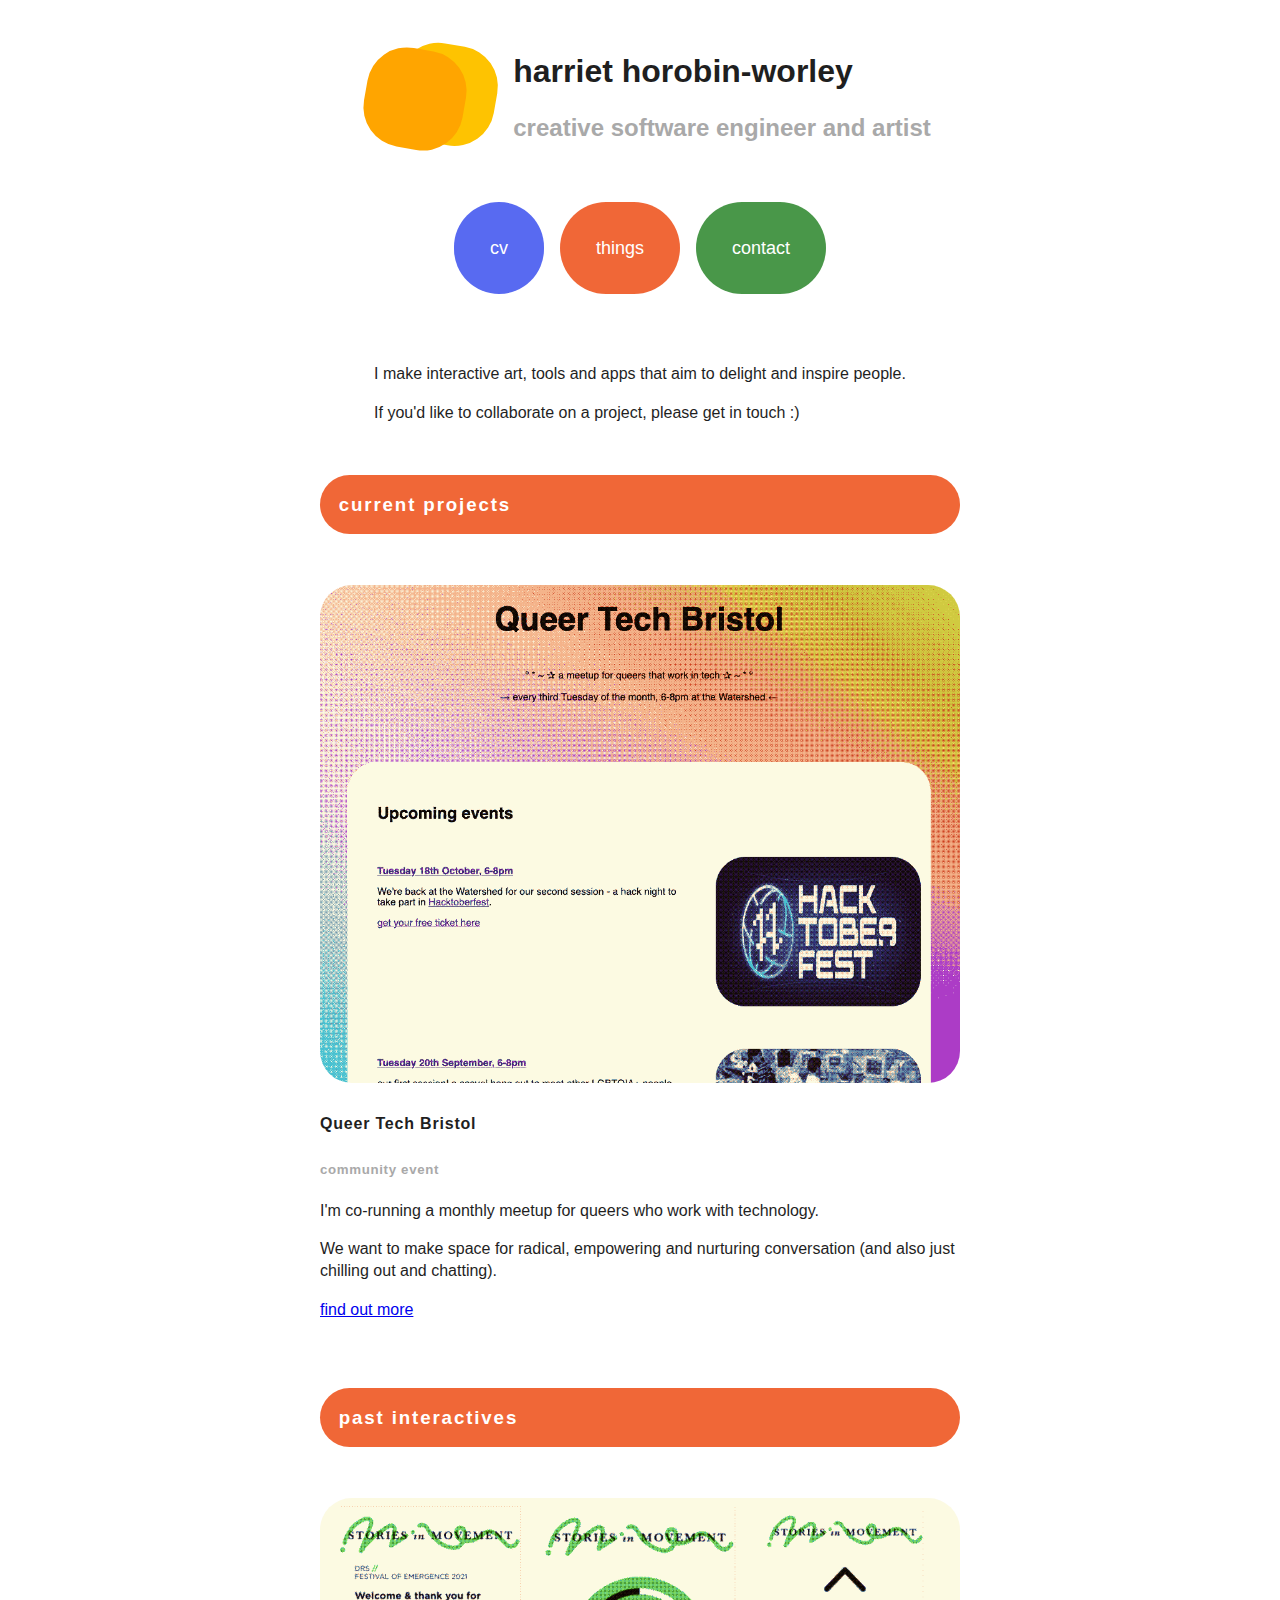
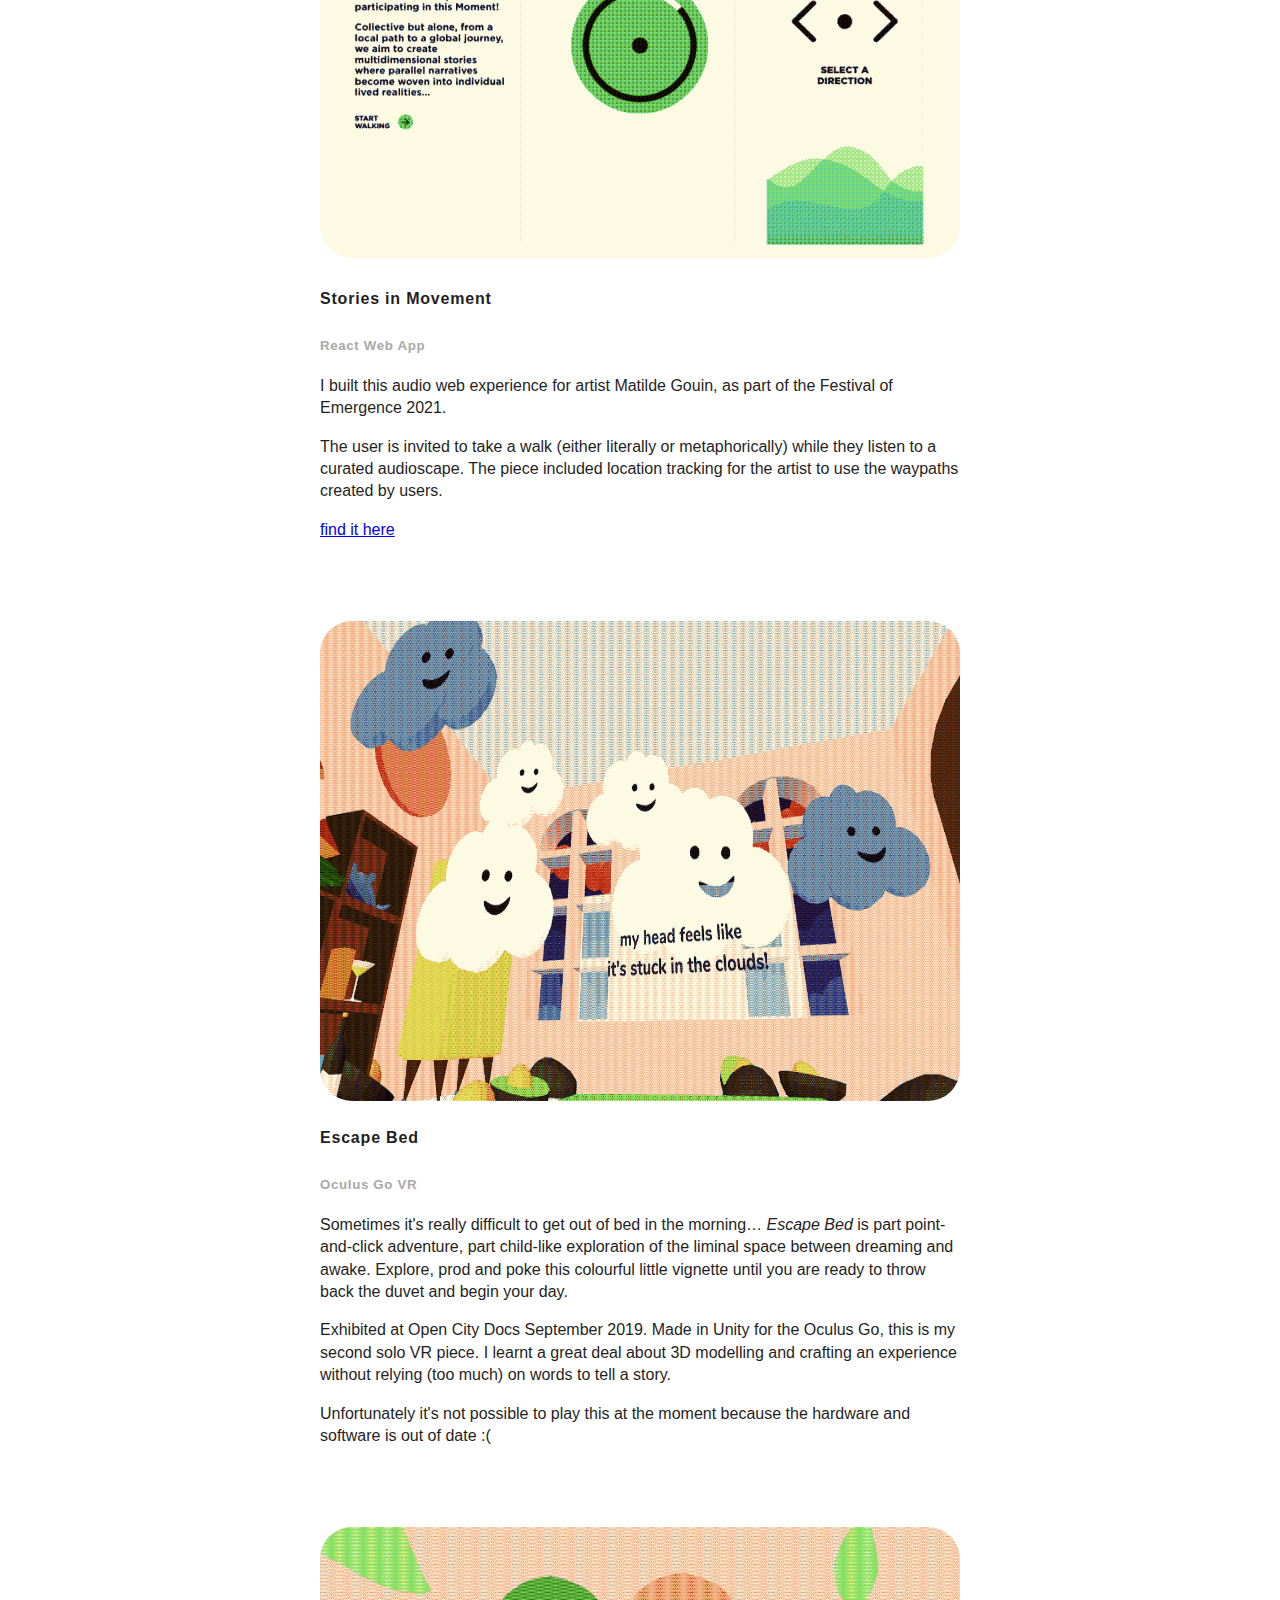
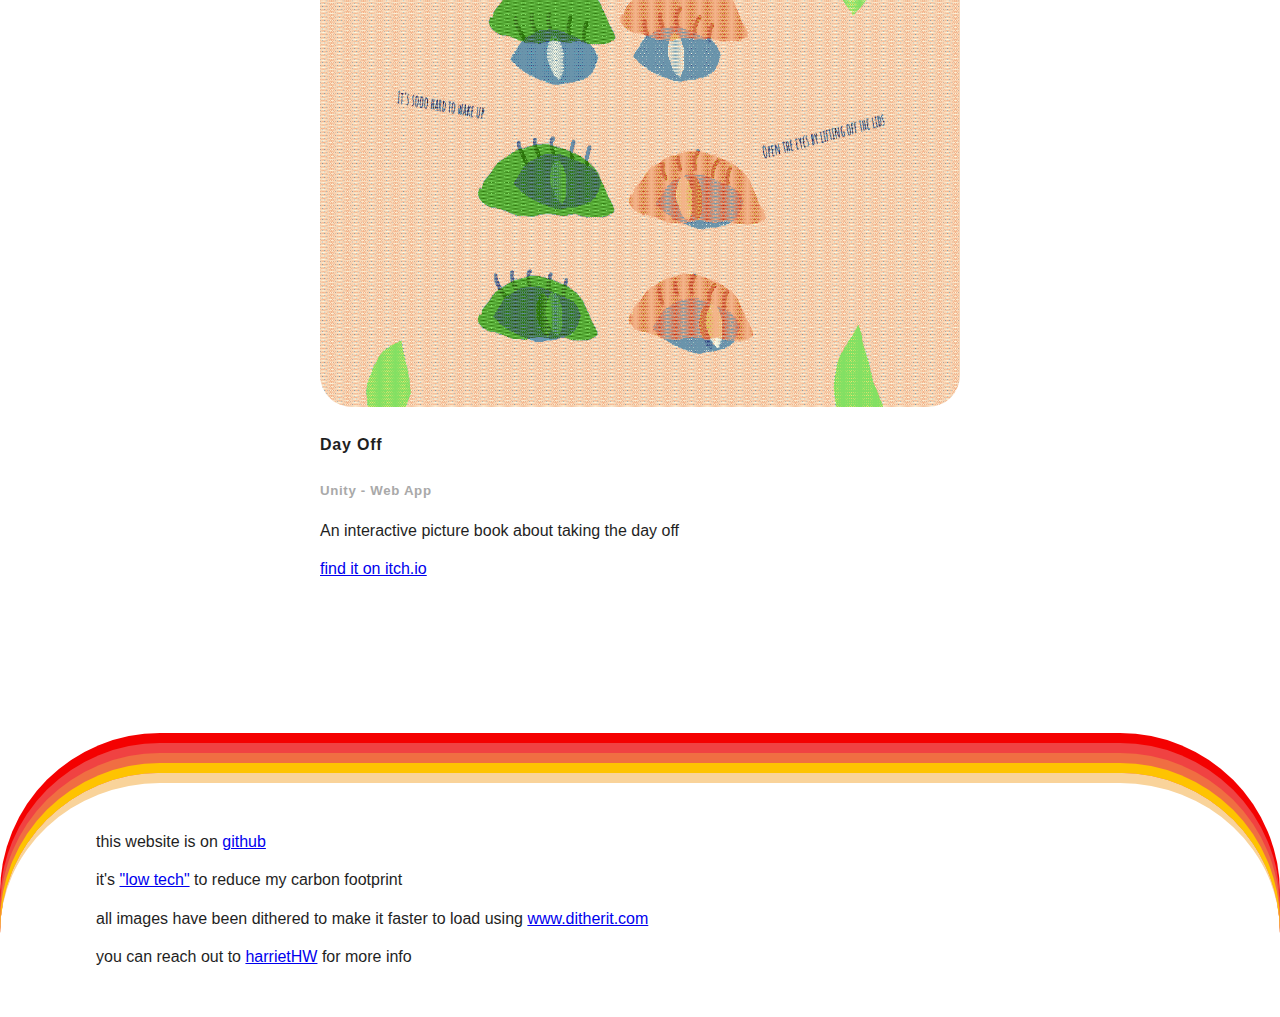
==== index.html @ 6b889beb "add secret messages" ====
<!DOCTYPE html>
<html lang="en">
    <head>
        <meta charset="UTF-8">
        <meta name="viewport" content="width=device-width, initial-scale=1.0">
        <meta http-equiv="X-UA-Compatible" content="ie=edge">

        <meta name="title" content="Harriet Horobin-Worley">
        <meta name="description" content="a portfolio website for creative software engineer Harriet HW">

        <title>Harriet HW</title>

        <link rel="stylesheet" href="./style.css">
        <link rel="stylesheet" href="./carousel.css">
        <link rel="icon" href="./favicon.ico" type="image/x-icon">
    </head>
    <body>
        <header>
            <div class="header__logo"></div>
            <div class="header__title">
                <h1>harriet horobin-worley</h1>
                <h2>creative software engineer and artist</h2>
            </div>
        </header>
        <nav>
            <ul>
                <li>
                    <a href="./cv.html" class="nav--blue">cv</a>
                </li>
                <li>
                    <a href="./index.html" class="nav--orange">things</a>
                </li>
                <li>
                    <a href="./contact.html" class="nav--green">contact</a>
                </li>
            </ul>
        </nav>
        <main>
            <div class="things__intro">
                <p>I make interactive art, tools and apps that aim to delight and inspire people.</p>
                <p>If you'd like to collaborate on a project, please get in touch :)</p>
            </div>
            <section>
                <h3 class="things__header">current projects</h3>
                <ul>
                    <li class="things__item">
                        <img src="./assets/qtb.png" alt="a screenshot of a website with the heading Queer Tech Bristol and a couple of event listings beneath it"/>
                        <h4>Queer Tech Bristol</h4>
                        <h5>community event</h5>
                        <p>I'm co-running a monthly meetup for queers who work with technology. </p>
                        <p>We want to make space for radical, empowering and nurturing conversation (and also just chilling out and chatting).</p>
                        <p>
                            <a href="https://www.queertechbristol.com">find out more</a>
                        </p>
                    </li>
                </ul>
                <h3 class="things__header">past interactives</h3>
                <ul>
                    <li class="things__item">
                        <img src="./assets/stories.png" alt="three screenshots showing text, a circle and then direction arrows, with the title 'Stories in Movement' and green accents." >
                        <h4>Stories in Movement</h4>
                        <h5>React Web App</h5>
                        <p>I built this audio web experience for artist Matilde Gouin, as part of the Festival of Emergence 2021.</p>
                        <p>The user is invited to take a walk (either literally or metaphorically) while they listen to a curated audioscape. The piece included location tracking for the artist to use the waypaths created by users.</p>
                        <p>
                            <a href="https://stories-in-movement.herokuapp.com/">find it here</a>
                        </p>
                    </li>
                    <li class="things__item">
                        <section class="carousel" aria-label="Gallery">
                            <ol class="carousel__viewport">
                                <li id="carousel__slide1" tabindex="0" class="carousel__slide">
                                    <img alt="Screenshots of a low poly colourful room, with cartoon clouds and monsters" src="./assets/escapeBed.png"/>
                                    <div class="carousel__snapper"></div>
                                </li>
                                <li id="carousel__slide2" tabindex="0" class="carousel__slide">
                                    <img alt="Screenshots of a low poly colourful room, with cartoon clouds and monsters" src="./assets/escapeBed_2.png"/>
                                    <div class="carousel__snapper"></div>
                                </li>
                                <li id="carousel__slide3" tabindex="0" class="carousel__slide">
                                    <img alt="Screenshots of a low poly colourful room, with cartoon clouds and monsters" src="./assets/escapeBed_3.png"/>
                                    <div class="carousel__snapper"></div>
                                </li>
                            </ol>
                        </section>
                        <div>
                            <h4>Escape Bed</h4>
                            <h5>Oculus Go VR</h5>
                            <p>Sometimes it's really difficult to get out of bed in the morning… <em>Escape Bed</em> is part point-and-click adventure, part child-like exploration of the liminal space between dreaming and awake. Explore, prod and poke this colourful little vignette until you are ready to throw back the duvet and begin your day.</p>
                            <p>Exhibited at Open City Docs September 2019. Made in Unity for the Oculus Go, this is my second solo VR piece. I learnt a great deal about 3D modelling and crafting an experience without relying (too much) on words to tell a story.</p>
                            <p>Unfortunately it's not possible to play this at the moment because the hardware and software is out of date :( </p>
                        </div>
                    </li>
                    <li class="things__item">
                        <div>
                            <section class="carousel" aria-label="Gallery">
                                <ol class="carousel__viewport">
                                    <li id="day__slide1"tabindex="0"class="carousel__slide">
                                        <img alt="Screenshots of flowers and illustrations about taking the day off work" src="./assets/dayOff_2.png"/>
                                        <div class="carousel__snapper"></div>
                                    </li>
                                    <li id="day__slide2"tabindex="0"class="carousel__slide">
                                        <img alt="Screenshots of flowers and illustrations about taking the day off work" src="./assets/dayOff_3.png"/>
                                        <div class="carousel__snapper"></div>
                                    </li>
                                    <li id="day__slide3"tabindex="0" class="carousel__slide">
                                        <img alt="Screenshots of flowers and illustrations about taking the day off work" src="./assets/dayOff_4.png"/>
                                        <div class="carousel__snapper"></div>
                                    </li>
                                </ol>
                            </section>
                            <h4>Day Off</h4>
                            <h5>Unity - Web App</h5>
                            <p>An interactive picture book about taking the day off</p>
                            <p>
                                <a href="https://harriethw.itch.io/day-off">find it on itch.io</a>
                            </p>
                        </div>
                    </li>
                </ul>
            </section>
        </main>
        <aside class="secret" id="secret--1" aria-hidden="true">
            <p></p>
        </aside>
        <aside class="secret" id="secret--2" aria-hidden="true">
            <p></p>
        </aside>
        <aside class="secret" id="secret--3" aria-hidden="true">
            <p></p>
        </aside>
        <footer>
            <div class="footer__wrapper">
                <p>this website is on <a href="https://github.com/Harriethw/">github</a>
                </p>
                <p>it's <a href="https://www.lowtechmagazine.com/2018/09/how-to-build-a-lowtech-website.html">"low tech"</a> to reduce my carbon footprint </p>
                <p>all images have been dithered to make it faster to load using <a href="https://ditherit.com/">www.ditherit.com</a>
                </p>
                <p>you can reach out to <a href="https://twitter.com/HarrietHW">harrietHW</a> for more info </p>
            </div>
            <div id="secret--4" aria-hidden="true"><p></p></div>
        </footer>
    </body>
</html>
---- style.css ----
:root {
  --logo: orange;
  --cv: #586af1;
  --things: rgba(239, 94, 42, 0.941);
  --contact: rgb(73, 151, 73);
  --pink: #eb8dd6;
  --blue: #3399ff;
  --lightPink: #ffb6c1;
  --white: #ffffff;
  --text: rgb(31, 31, 31);
}

body {
  color: var(--text);
  font-family: Sans-Serif;
  margin: 2em;
  min-height: 100vh;
  display: flex;
  flex-direction: column;
  overflow: visible;
}

.contact {
  display: flex;
  justify-content: space-between;
  flex-direction: row;
  flex-wrap: wrap;
  padding: 1em;
}

.contact__info {
  display: flex;
  flex-direction: column;
}

.contact__info a {
  text-decoration: none;
  margin-bottom: 2em;
  padding-left: 1em;
}

.contact__image {
  width: 20em;
  margin-left: 1em;
  margin-right: 1em;
}

.contact__header {
  color: white;
  background: var(--contact);
  padding: 1em;
  margin: 1em;
  border-radius: 2em;
  font-weight: bold;
  letter-spacing: 0.05em;
}

.cv__item {
  padding: 1.5em;
  background-color: var(--white);
  border-top-left-radius: 4em;
  border-top-right-radius: 6em;
  border-bottom-right-radius: 8em;
  border-bottom-left-radius: 3em;
  border: 0.5em solid var(--cv);
  transform: rotate(2deg);
}

.cv__text {
  transform: rotate(-2deg);
}

.cv__blob {
  width: 100%;
  height: 20em;
  background-color: var(--logo);
  position: absolute;
  top: 0;
  border-top-left-radius: 2em;
  border-top-right-radius: 10em;
  border-bottom-right-radius: 3em;
  border-bottom-left-radius: 8em;
  z-index: -1;
  transform: rotate(-5deg);
}

.cv__section {
  display: flex;
}

.cv__section li {
  padding-bottom: 4em;
  padding-top: 1em;
  position: relative;
}

.cv__section ul li {
  padding-bottom: 0;
}

.cv__section ul {
  list-style-type: circle;
  padding-inline-start: 2em;
}

footer {
  display: flex;
  flex-direction: row;
  margin-top: 8em;
  margin-bottom: -4em;
  margin-left: -2em;
  margin-right: -2em;
  padding: 2em 0rem 2em 6em;
  border-top: 10px solid hsl(36, 89%, 79%);
  border-top-left-radius: 10em;
  border-top-right-radius: 10em;
  box-shadow: 0 -10px 0 0px hsl(46, 99%, 50%), 0 -20px 0 0px hsl(15, 85%, 60%),
    0 -30px 0 0px hsl(0, 85%, 60%), 0 -40px 0 0px hsl(0, 99%, 48%);
}

.footer__wrapper {
  max-width: 55vw;
}

header {
  display: flex;
  flex-wrap: wrap;
  justify-content: center;
  align-items: center;
}

.header__logo {
  width: 100px;
  height: 100px;
  background: var(--logo);
  border-radius: 40%;
  margin: 1em;
  transform: rotate(10deg);
  transition: all 3s ease-in-out 0.3s;
  box-shadow: 30px -10px 0 0px hsl(46, 99%, 50%);
}

.header__logo:hover {
  cursor: default;
  transform: rotate(360deg);
  transition: all 3s ease-in-out 0.3s;
}

.header__title {
  margin-left: 2em;
}

h2 {
  margin: 1em 0 1em 0;
  color: darkgrey;
}

h3 {
  letter-spacing: 0.1em;
}

h4 {
  letter-spacing: 0.05em;
  line-height: 2em;
}

h5 {
  letter-spacing: 0.05em;
  color: darkgray;
}

img {
  height: 100%;
  width: 100%;
  border-radius: 2em;
}

main {
  display: flex;
  flex-direction: column;
  align-items: center;
}

nav {
  display: flex;
  flex-direction: row;
  justify-content: center;
  margin-top: 3em;
  margin-bottom: 3em;
}

nav a {
  text-decoration: none;
}

nav li {
  margin: 0.5em;
}

nav ul {
  display: flex;
  flex-direction: row;
}

nav a {
  padding: 2em;
  border-radius: 4em;
  color: white;
  font-size: large;
}

nav a:hover {
  background: none;
  color: var(--text);
}

.nav--blue {
  background: var(--cv);
}
.nav--orange {
  background: var(--things);
}
.nav--green {
  background: var(--contact);
}

ol {
  list-style-type: none;
  padding-inline-start: 0;
}

p {
  line-height: 1.4em;
  font-weight: 300;
}

.secret {
  display: none;
}

.things__header {
  color: white;
  padding-top: 1em;
  padding-bottom: 1em;
  padding-left: 1em;
  background-color: var(--things);
  border-radius: 2em;
}

.things__intro {
  padding-top: 1em;
  padding-bottom: 1em;
}

.things__item {
  padding-top: 2em;
  padding-bottom: 2em;
}

ul {
  list-style: none;
  padding-inline-start: 0;
}

/* desktop */
@media screen and (min-width: 1025px) {
  .secret {
    cursor: crosshair;
    display: block;
    position: absolute;
    z-index: 1;
    width: 100px;
    height: 100px;
  }

  #secret--1 {
    left: 100px;
  }

  #secret--2 {
    top: 200px;
    right: 250px;
  }

  #secret--3 {
    top: 600px;
    left: 100px;
  }

  #secret--4 {
    width: 100px;
    height: 100px;
    align-self: flex-end;
  }
  
  #secret--1:hover p:after {
    content: "you";
  }
  
  #secret--2:hover p:after {
    content: "are";
  }
  
  #secret--3:hover p:after {
    content: "beautiful";
  }

  #secret--4:hover p:after {
    content: "✨";
  }

  section {
    min-width: 40vw;
    max-width: 50vw;
  }
}
---- carousel.css ----
@keyframes tonext {
    75% {
      left: 0;
    }
    95% {
      left: 100%;
    }
    98% {
      left: 100%;
    }
    99% {
      left: 0;
    }
  }
  
  @keyframes tostart {
    75% {
      left: 0;
    }
    95% {
      left: -300%;
    }
    98% {
      left: -300%;
    }
    99% {
      left: 0;
    }
  }
  
  @keyframes snap {
    96% {
      scroll-snap-align: center;
    }
    97% {
      scroll-snap-align: none;
    }
    99% {
      scroll-snap-align: none;
    }
    100% {
      scroll-snap-align: center;
    }
  }
  
  
  * {
    box-sizing: border-box;
    scrollbar-color: transparent transparent; /* thumb and track color */
    scrollbar-width: 0px;
  }
  
  *::-webkit-scrollbar {
    width: 0;
  }
  
  *::-webkit-scrollbar-track {
    background: transparent;
  }
  
  *::-webkit-scrollbar-thumb {
    background: transparent;
    border: none;
  }
  
  * {
    -ms-overflow-style: none;
  }
  
  ol, li {
    list-style: none;
    margin: 0;
    padding: 0;
  }
  
  .carousel {
    position: relative;
    padding-top: 75%;
    perspective: 100px;
  }
  
  .carousel__viewport {
    position: absolute;
    top: 0;
    right: 0;
    bottom: 0;
    left: 0;
    display: flex;
    overflow-x: scroll;
    counter-reset: item;
    scroll-behavior: smooth;
    scroll-snap-type: x mandatory;
  }
  
  .carousel__slide {
    position: relative;
    flex: 0 0 100%;
    width: 100%;
    counter-increment: item;
  }
  
  .carousel__slide:before {
    position: absolute;
    top: 50%;
    left: 50%;
    transform: translate3d(-50%,-40%,70px);
    color: #fff;
    font-size: 2em;
  }
  
  .carousel__snapper {
    position: absolute;
    top: 0;
    left: 0;
    width: 100%;
    height: 100%;
    scroll-snap-align: center;
  }
  
  @media (hover: hover) {
    .carousel__snapper {
      animation-name: tonext, snap;
      animation-timing-function: ease;
      animation-duration: 8s;
      animation-iteration-count: infinite;
    }
  
    .carousel__slide:last-child .carousel__snapper {
      animation-name: tostart, snap;
    }
  }
  
  @media (prefers-reduced-motion: reduce) {
    .carousel__snapper {
      animation-name: none;
    }
  }

  .carousel__navigation {
    position: absolute;
    right: 0;
    bottom: 0;
    left: 0;
    text-align: center;
  }
  
  .carousel__navigation-list,
  .carousel__navigation-item {
    display: inline-block;
  }
  
  .carousel__navigation-button {
    display: inline-block;
    width: 1.5rem;
    height: 1.5rem;
    background-color: rgb(254, 230, 72);
    background-clip: content-box;
    border: 0.25rem solid transparent;
    border-radius: 50%;
    font-size: 0;
    transition: transform 0.1s;
  }
  
  .carousel::before,
  .carousel::after,
  .carousel__prev,
  .carousel__next {
    position: absolute;
    top: 0;
    margin-top: 37.5%;
    width: 4rem;
    height: 4rem;
    transform: translateY(-50%);
    border-radius: 50%;
    font-size: 0;
    outline: 0;
  }
  
  .carousel::before,
  .carousel__prev {
    left: -1rem;
  }
  
  .carousel::after,
  .carousel__next {
    right: -1rem;
  }
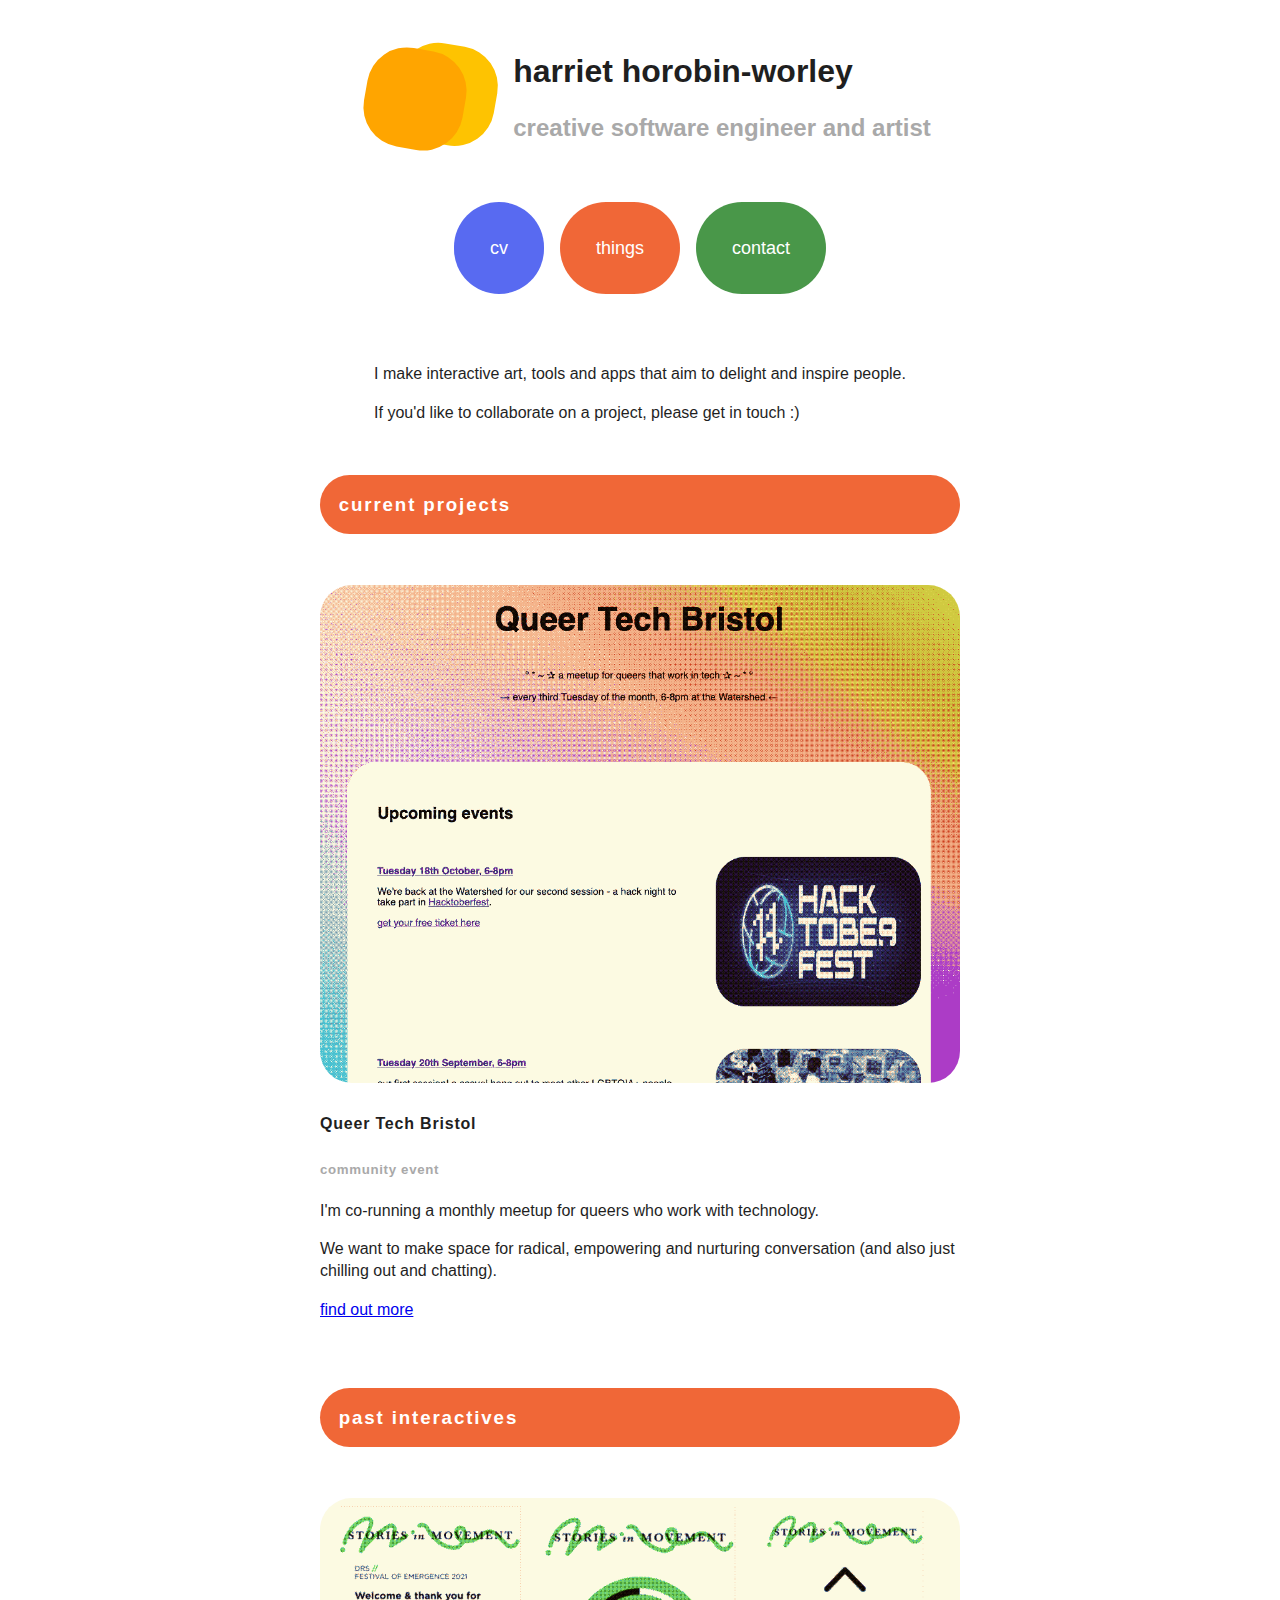
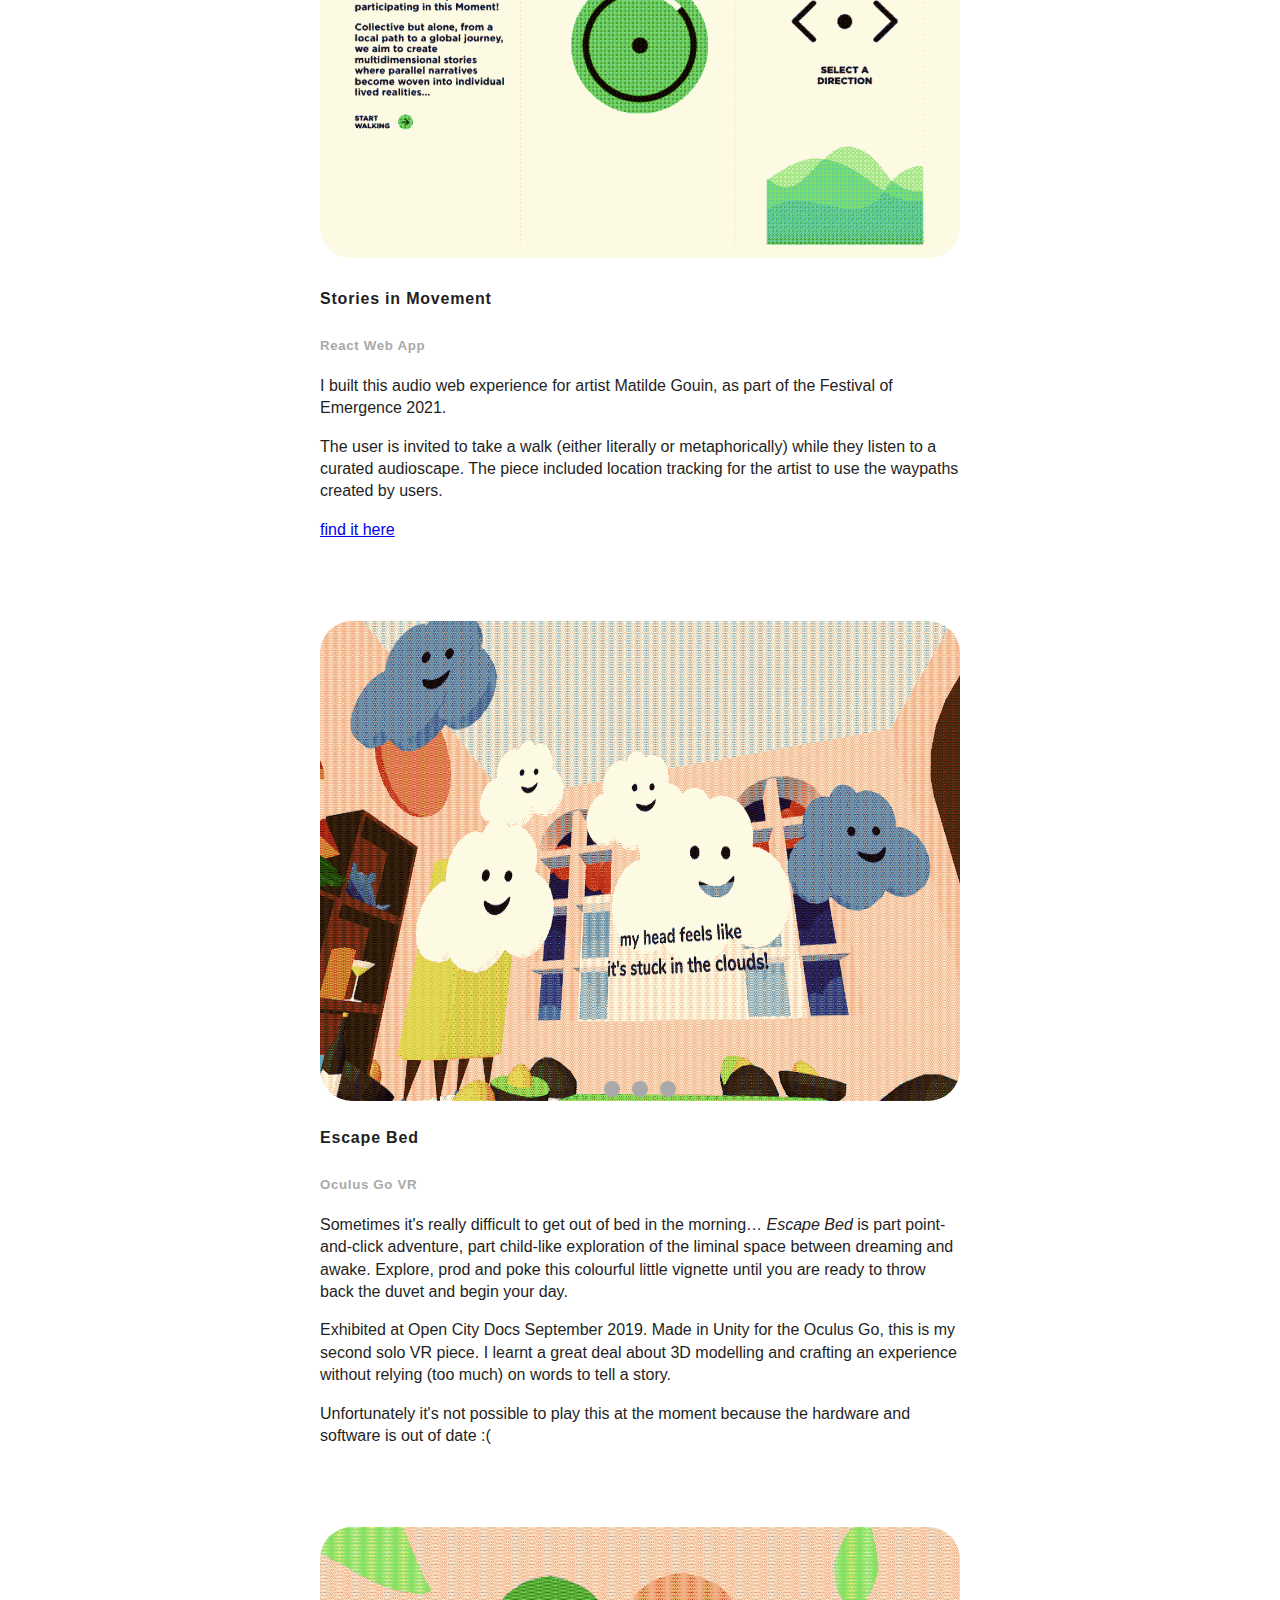
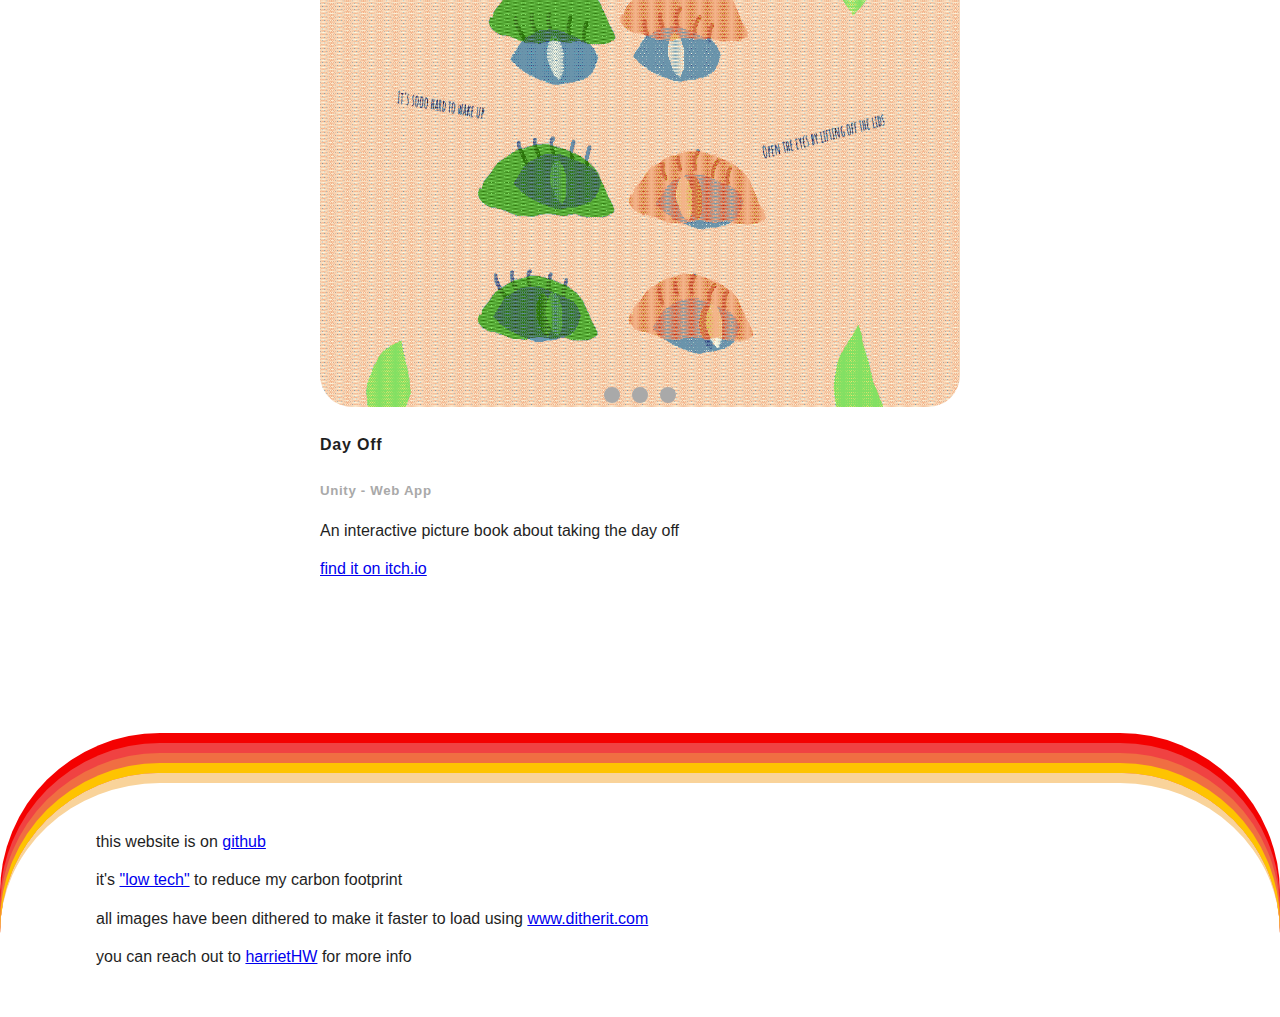
==== commit 8a53060a: "add carousel nav buttons" ====
--- a/index.html
+++ b/index.html
@@ -82,6 +82,22 @@
                                     <div class="carousel__snapper"></div>
                                 </li>
                             </ol>
+                            <aside class="carousel__navigation">
+                                <ol class="carousel__navigation-list">
+                                    <li class="carousel__navigation-item">
+                                        <a href="#carousel__slide1"
+           class="carousel__navigation-button">Go to slide 1</a>
+                                    </li>
+                                    <li class="carousel__navigation-item">
+                                        <a href="#carousel__slide2"
+           class="carousel__navigation-button">Go to slide 2</a>
+                                    </li>
+                                    <li class="carousel__navigation-item">
+                                        <a href="#carousel__slide3"
+           class="carousel__navigation-button">Go to slide 3</a>
+                                    </li>
+                                </ol>
+                            </aside>
                         </section>
                         <div>
                             <h4>Escape Bed</h4>
@@ -108,6 +124,22 @@
                                         <div class="carousel__snapper"></div>
                                     </li>
                                 </ol>
+                                <aside class="carousel__navigation">
+                                    <ol class="carousel__navigation-list">
+                                        <li class="carousel__navigation-item">
+                                            <a href="#day__slide1"
+           class="carousel__navigation-button">Go to slide 1</a>
+                                        </li>
+                                        <li class="carousel__navigation-item">
+                                            <a href="#day__slide2"
+           class="carousel__navigation-button">Go to slide 2</a>
+                                        </li>
+                                        <li class="carousel__navigation-item">
+                                            <a href="#day__slide3"
+           class="carousel__navigation-button">Go to slide 3</a>
+                                        </li>
+                                    </ol>
+                                </aside>
                             </section>
                             <h4>Day Off</h4>
                             <h5>Unity - Web App</h5>
@@ -138,7 +170,9 @@
                 </p>
                 <p>you can reach out to <a href="https://twitter.com/HarrietHW">harrietHW</a> for more info </p>
             </div>
-            <div id="secret--4" aria-hidden="true"><p></p></div>
+            <div id="secret--4" aria-hidden="true">
+                <p></p>
+            </div>
         </footer>
     </body>
 </html>--- a/carousel.css
+++ b/carousel.css
@@ -155,7 +155,7 @@
     display: inline-block;
     width: 1.5rem;
     height: 1.5rem;
-    background-color: rgb(254, 230, 72);
+    background-color: darkgrey;
     background-clip: content-box;
     border: 0.25rem solid transparent;
     border-radius: 50%;
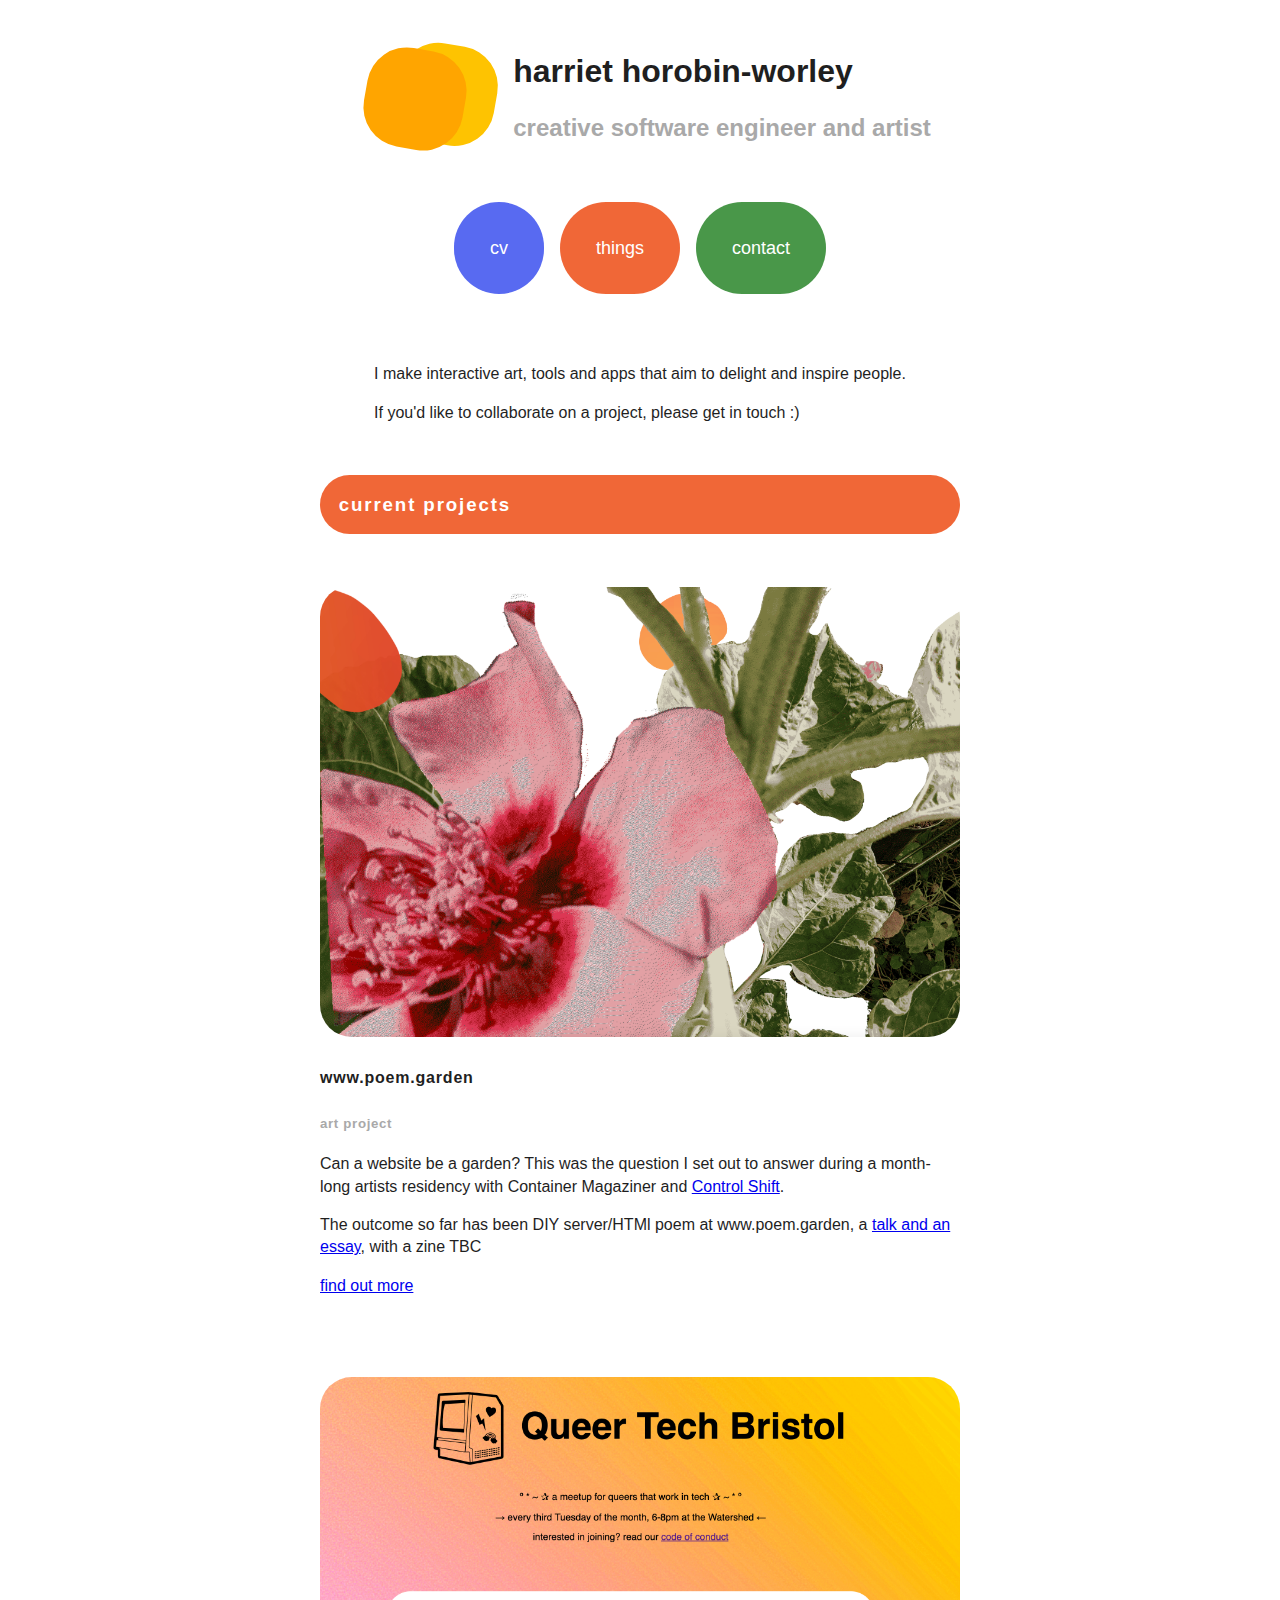
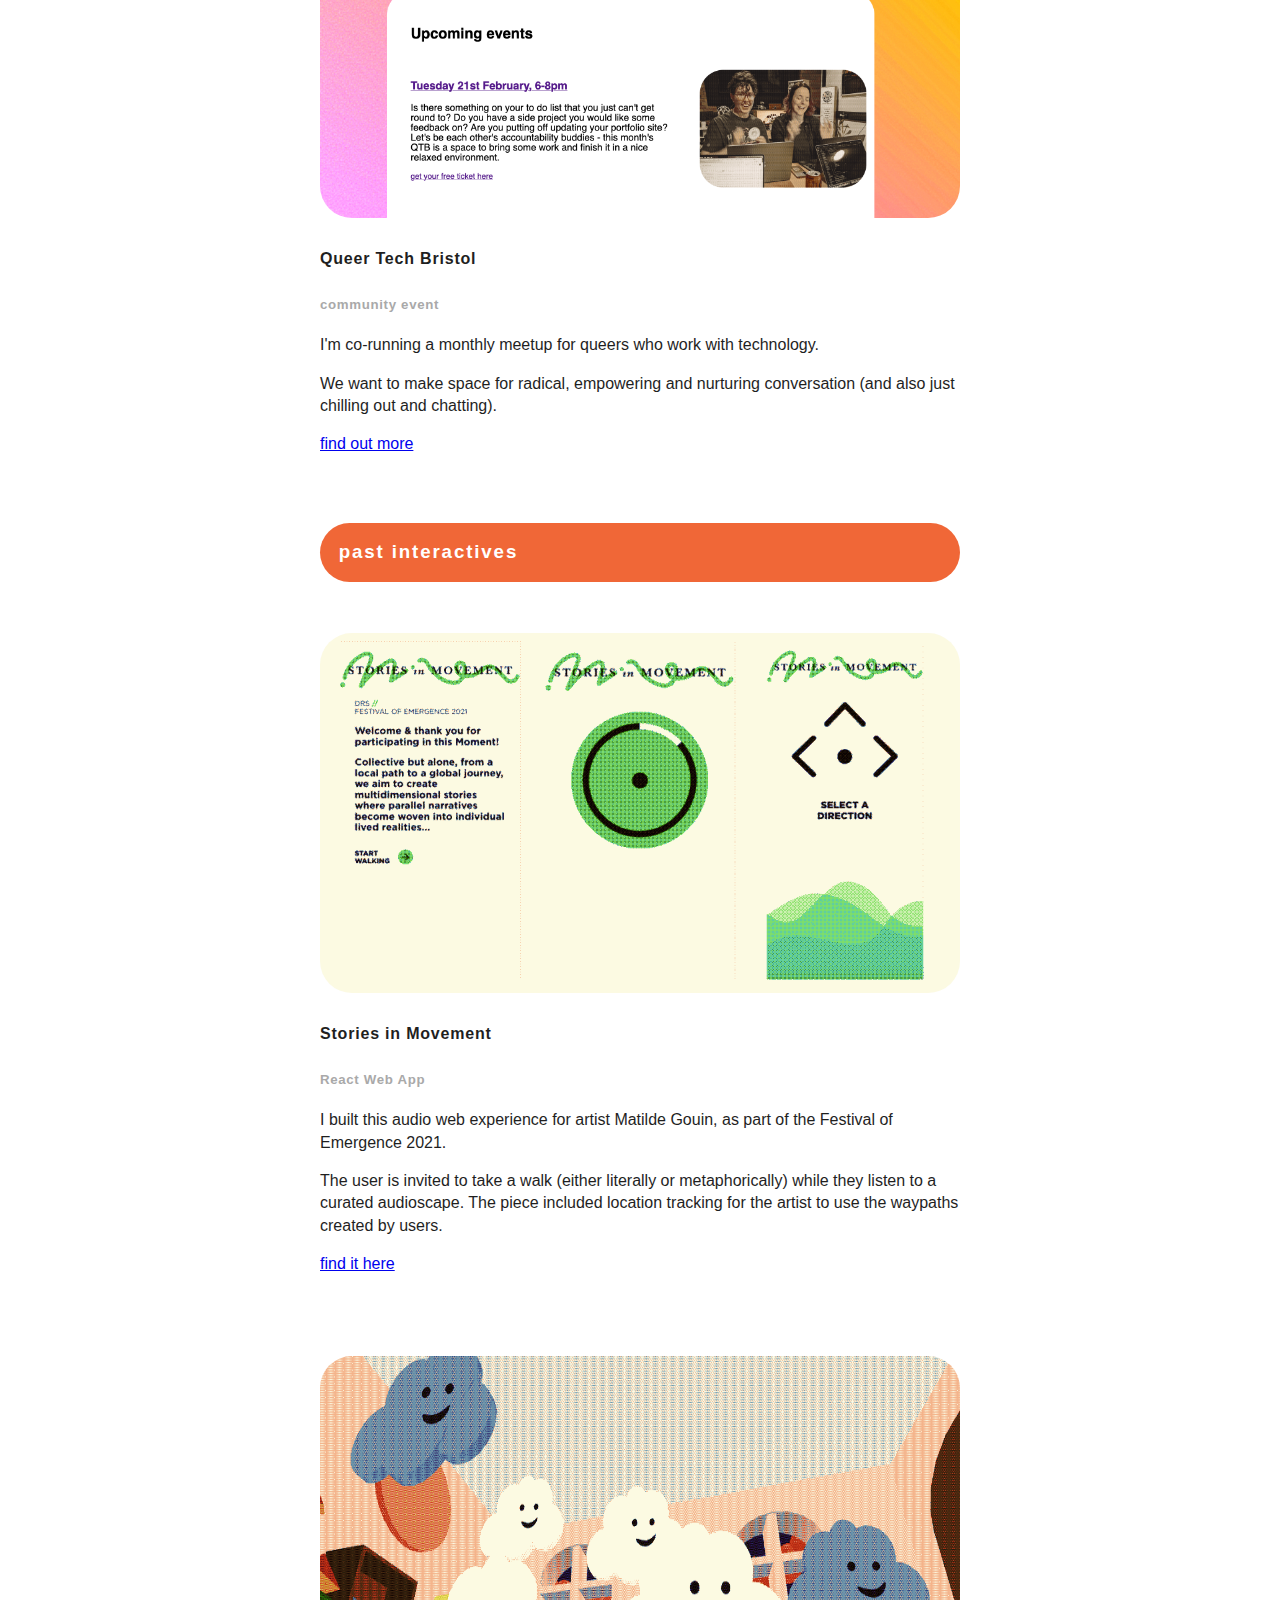
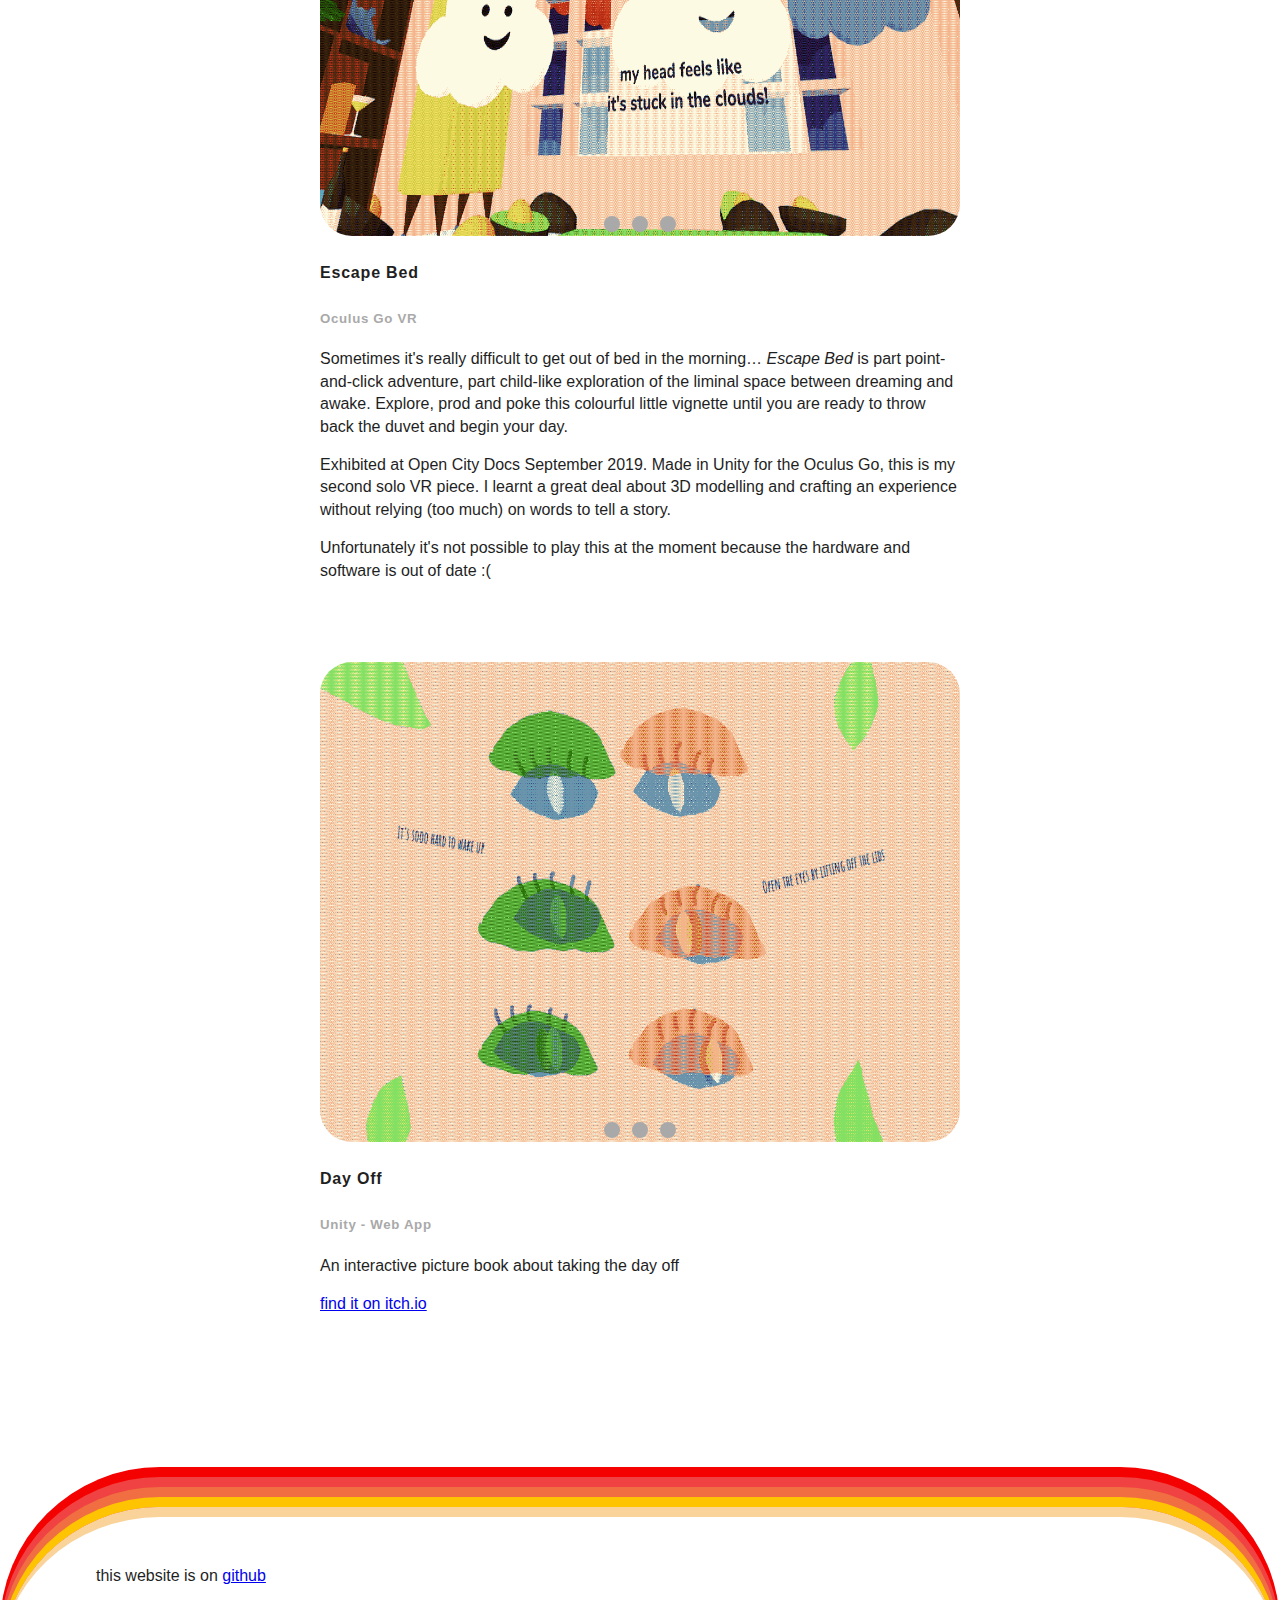
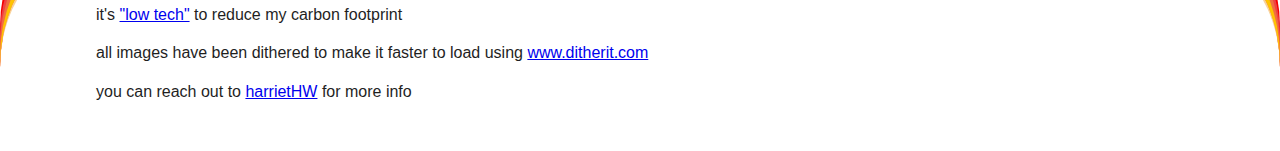
==== commit 492ec1e2: "add garden project to current things" ====
--- a/index.html
+++ b/index.html
@@ -9,6 +9,17 @@
         <meta name="description" content="a portfolio website for creative software engineer Harriet HW">
 
         <title>Harriet HW</title>
+
+        <!-- Open Graph / Facebook -->
+        <meta property="og:type" content="website">
+        <meta property="og:url" content="https://harriethw.com/">
+        <meta property="og:title" content="harriet hw">
+        <meta property="og:description" content="creative software engineer making stuff">
+
+        <!-- Twitter -->
+        <meta property="twitter:url" content="https://harriethw.com/">
+        <meta property="twitter:title" content="harriet hw">
+        <meta property="twitter:description" content="creative software engineer making stuff">
 
         <link rel="stylesheet" href="./style.css">
         <link rel="stylesheet" href="./carousel.css">
@@ -43,6 +54,14 @@
             <section>
                 <h3 class="things__header">current projects</h3>
                 <ul>
+                    <li class="things__item">
+                        <img src="./assets/garden.png" alt="a pixelated close up of a pink rose with green sunflower branches in the background"/>
+                        <h4>www.poem.garden</h4>
+                        <h5>art project</h5>
+                        <p>Can a website be a garden? This was the question I set out to answer during a month-long artists residency with Container Magaziner and <a href="https://www.control-shift.network/">Control Shift</a>.</p>
+                        <p>The outcome so far has been DIY server/HTMl poem at www.poem.garden, a <a href="https://containermagazine.co.uk/can-a-website-be-a-garden/">talk and an essay</a>, with a zine TBC</p>
+                        <p><a href="https://www.poem.garden">find out more</a></p>
+                    </li>
                     <li class="things__item">
                         <img src="./assets/qtb.png" alt="a screenshot of a website with the heading Queer Tech Bristol and a couple of event listings beneath it"/>
                         <h4>Queer Tech Bristol</h4>
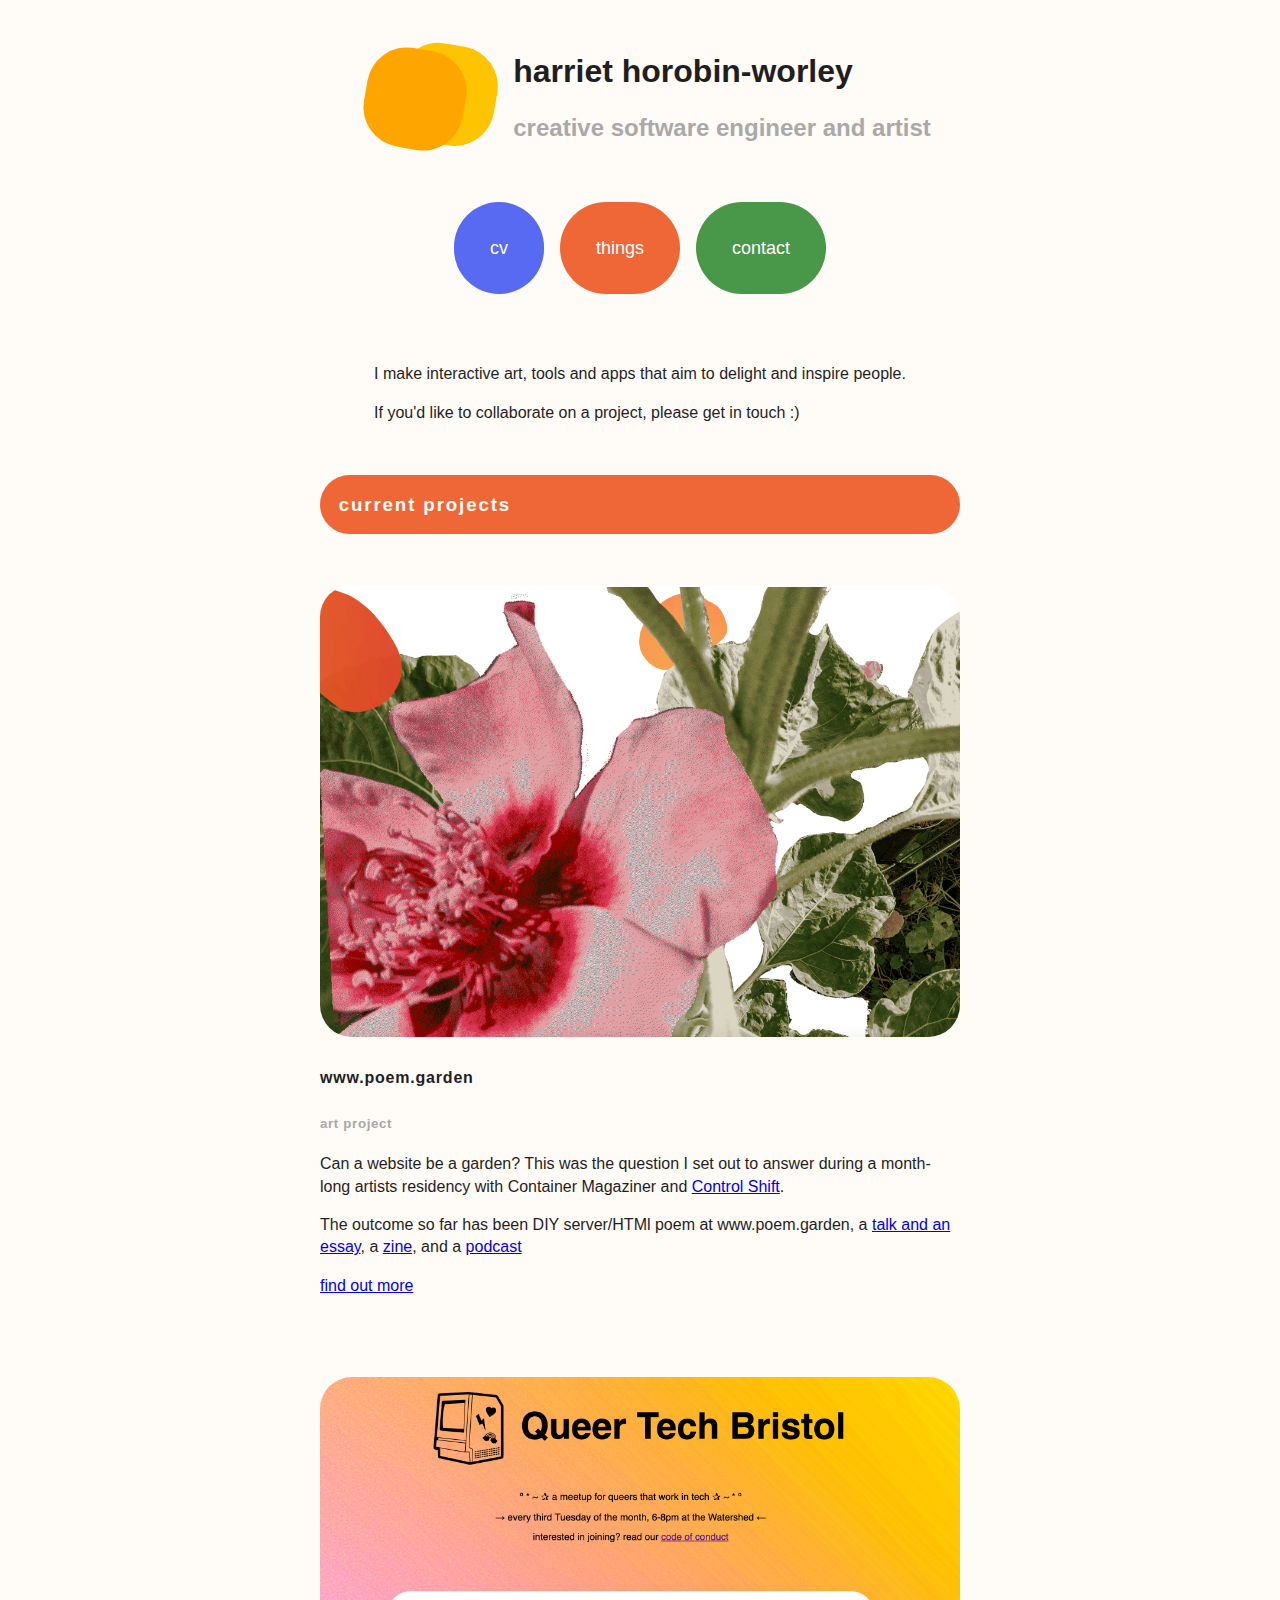
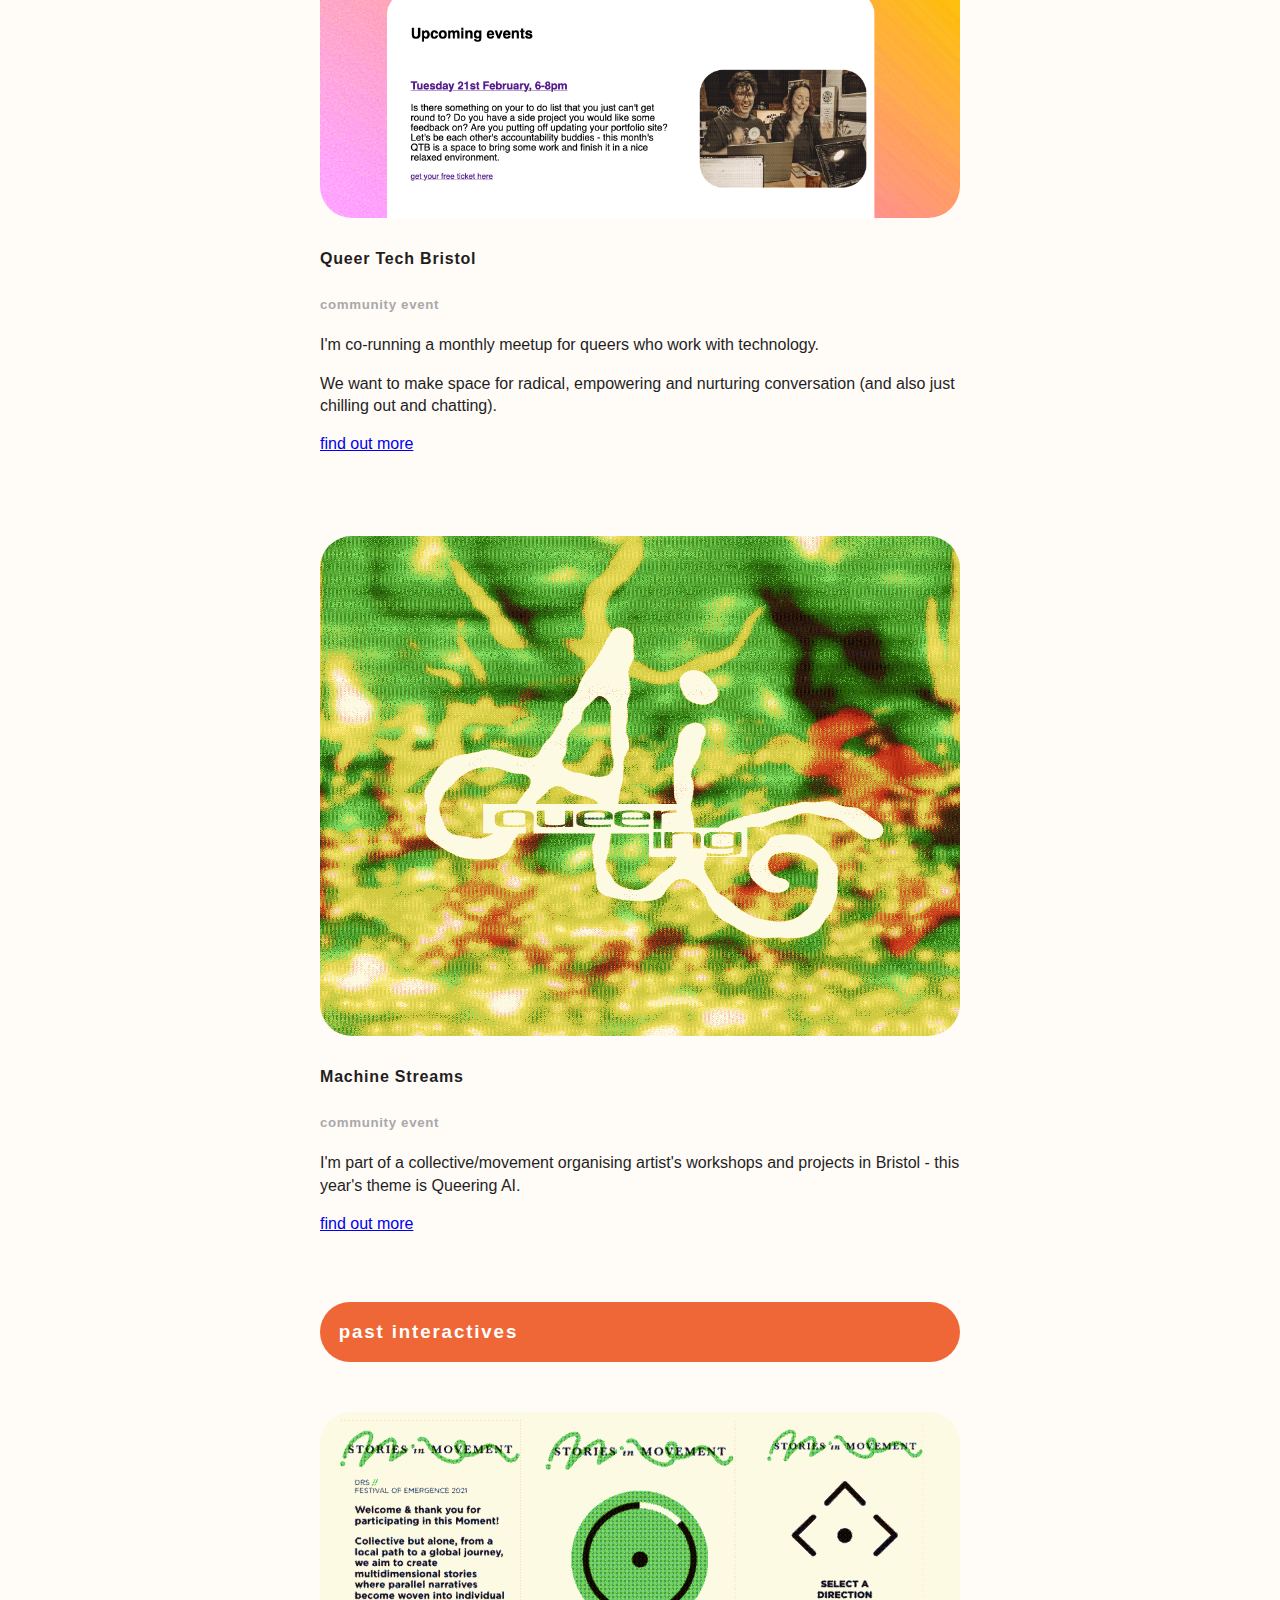
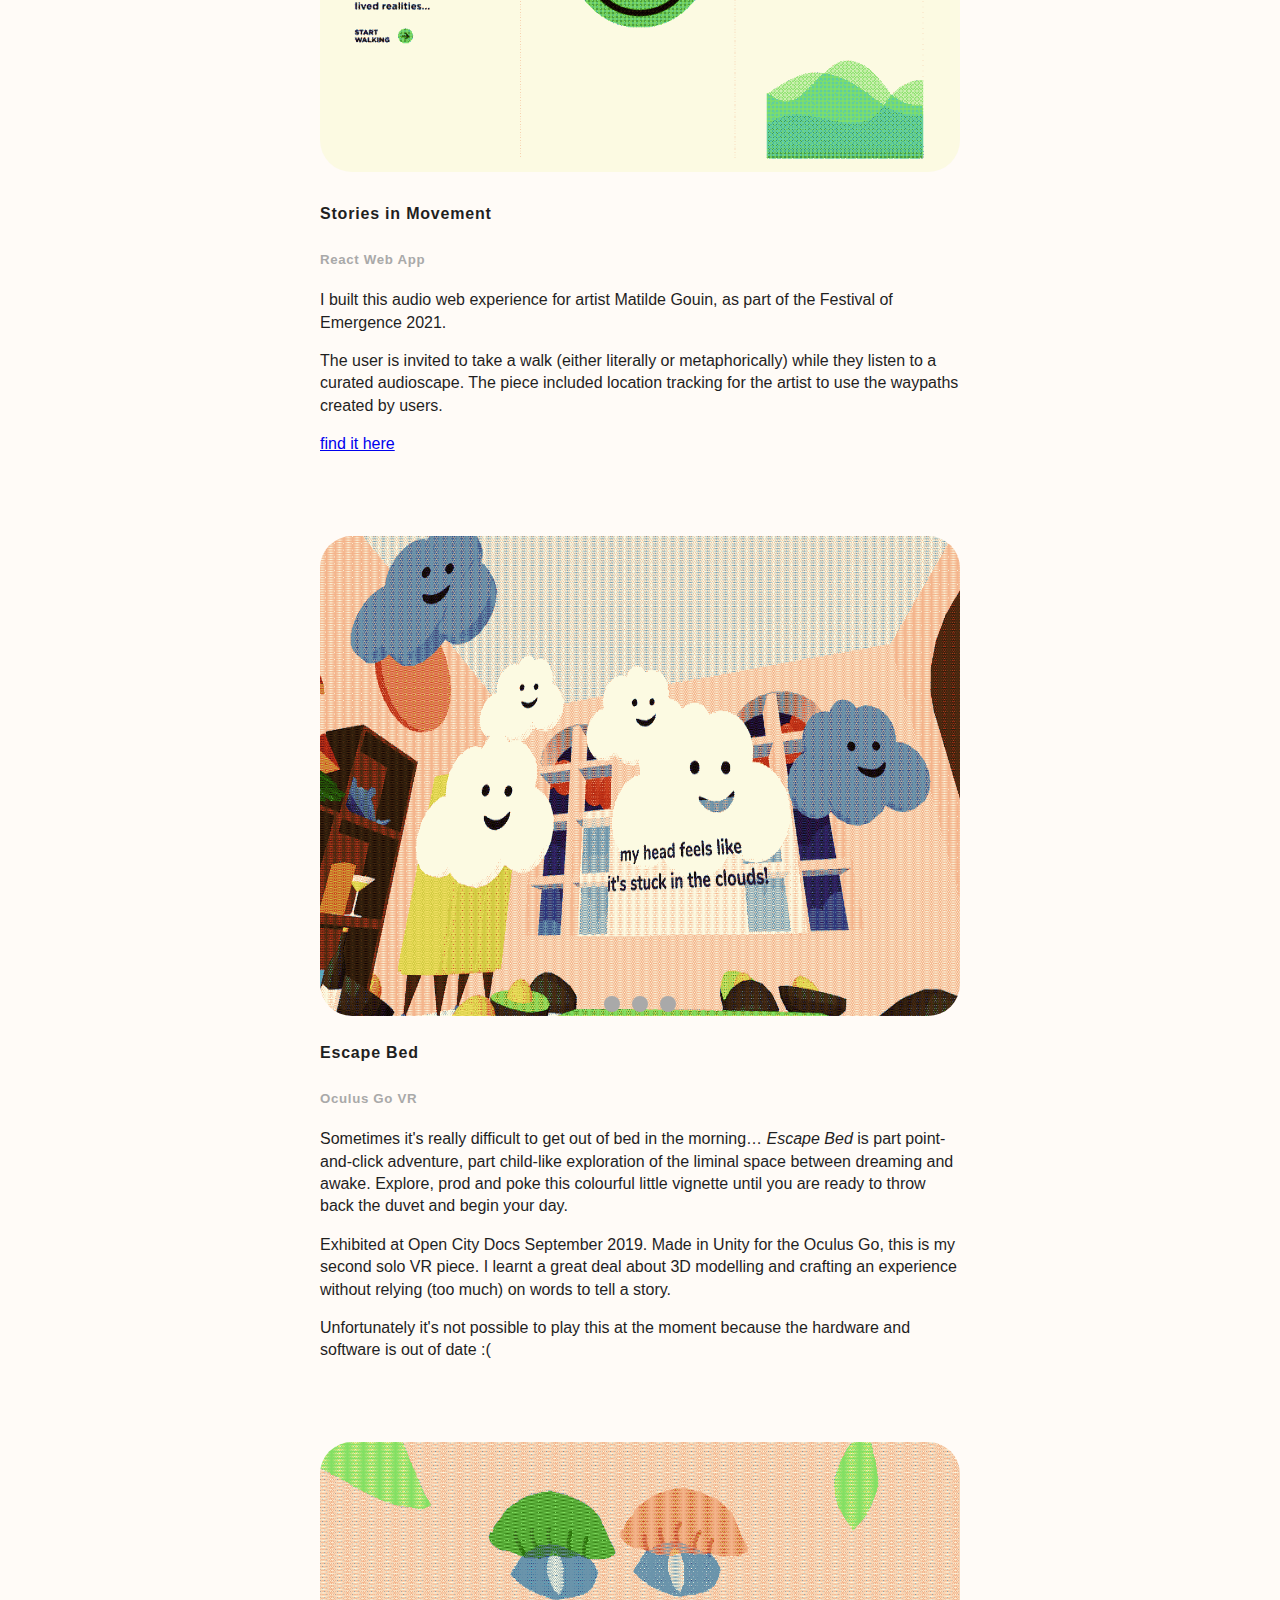
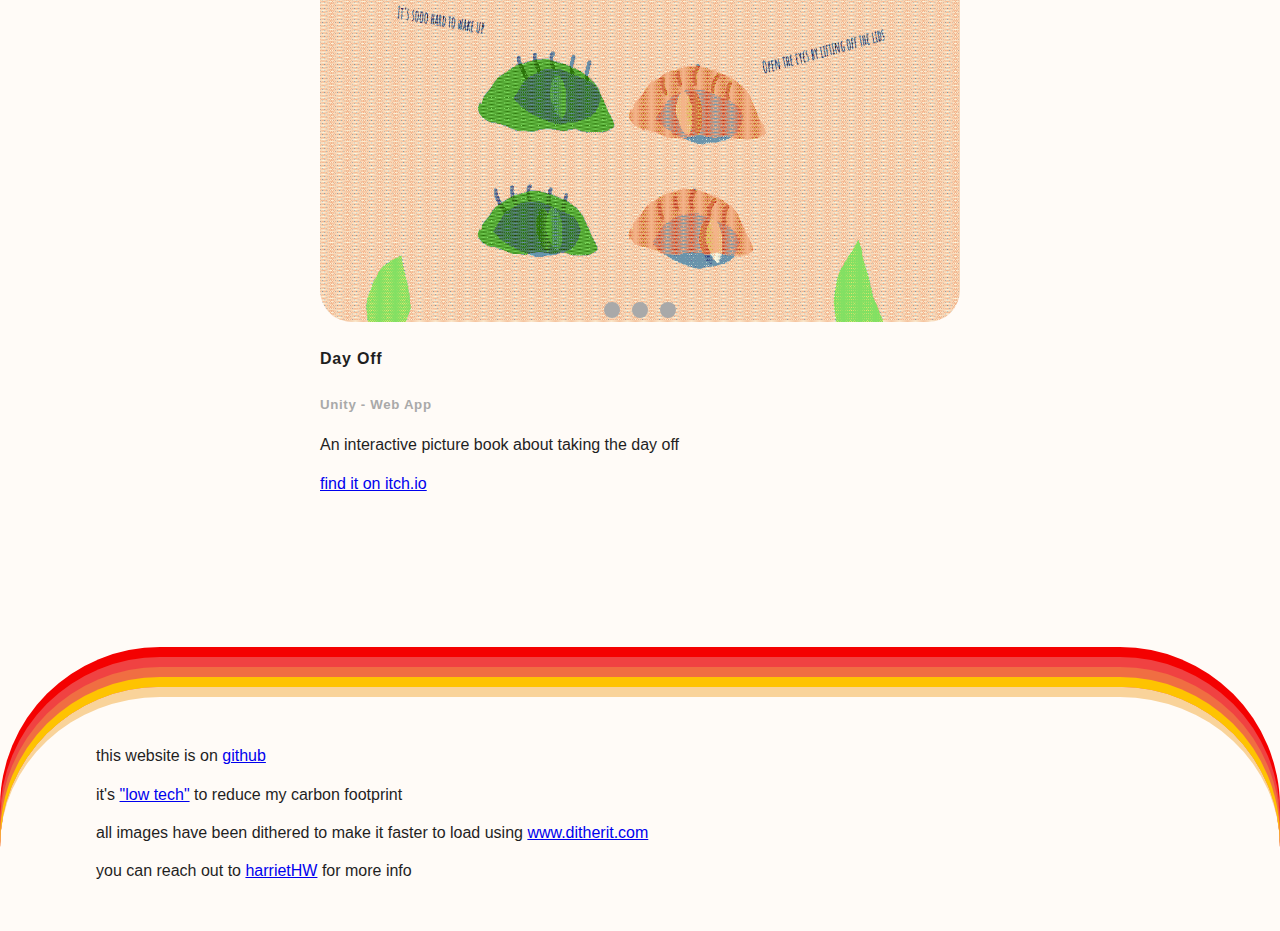
==== commit 0eb6e248: "add and update projects" ====
--- a/index.html
+++ b/index.html
@@ -59,139 +59,148 @@
                         <h4>www.poem.garden</h4>
                         <h5>art project</h5>
                         <p>Can a website be a garden? This was the question I set out to answer during a month-long artists residency with Container Magaziner and <a href="https://www.control-shift.network/">Control Shift</a>.</p>
-                        <p>The outcome so far has been DIY server/HTMl poem at www.poem.garden, a <a href="https://containermagazine.co.uk/can-a-website-be-a-garden/">talk and an essay</a>, with a zine TBC</p>
-                        <p><a href="https://www.poem.garden">find out more</a></p>
-                    </li>
-                    <li class="things__item">
-                        <img src="./assets/qtb.png" alt="a screenshot of a website with the heading Queer Tech Bristol and a couple of event listings beneath it"/>
-                        <h4>Queer Tech Bristol</h4>
-                        <h5>community event</h5>
-                        <p>I'm co-running a monthly meetup for queers who work with technology. </p>
-                        <p>We want to make space for radical, empowering and nurturing conversation (and also just chilling out and chatting).</p>
-                        <p>
-                            <a href="https://www.queertechbristol.com">find out more</a>
-                        </p>
-                    </li>
-                </ul>
-                <h3 class="things__header">past interactives</h3>
-                <ul>
-                    <li class="things__item">
-                        <img src="./assets/stories.png" alt="three screenshots showing text, a circle and then direction arrows, with the title 'Stories in Movement' and green accents." >
-                        <h4>Stories in Movement</h4>
-                        <h5>React Web App</h5>
-                        <p>I built this audio web experience for artist Matilde Gouin, as part of the Festival of Emergence 2021.</p>
-                        <p>The user is invited to take a walk (either literally or metaphorically) while they listen to a curated audioscape. The piece included location tracking for the artist to use the waypaths created by users.</p>
-                        <p>
-                            <a href="https://stories-in-movement.herokuapp.com/">find it here</a>
-                        </p>
-                    </li>
-                    <li class="things__item">
-                        <section class="carousel" aria-label="Gallery">
-                            <ol class="carousel__viewport">
-                                <li id="carousel__slide1" tabindex="0" class="carousel__slide">
-                                    <img alt="Screenshots of a low poly colourful room, with cartoon clouds and monsters" src="./assets/escapeBed.png"/>
-                                    <div class="carousel__snapper"></div>
-                                </li>
-                                <li id="carousel__slide2" tabindex="0" class="carousel__slide">
-                                    <img alt="Screenshots of a low poly colourful room, with cartoon clouds and monsters" src="./assets/escapeBed_2.png"/>
-                                    <div class="carousel__snapper"></div>
-                                </li>
-                                <li id="carousel__slide3" tabindex="0" class="carousel__slide">
-                                    <img alt="Screenshots of a low poly colourful room, with cartoon clouds and monsters" src="./assets/escapeBed_3.png"/>
-                                    <div class="carousel__snapper"></div>
-                                </li>
-                            </ol>
-                            <aside class="carousel__navigation">
-                                <ol class="carousel__navigation-list">
-                                    <li class="carousel__navigation-item">
-                                        <a href="#carousel__slide1"
-           class="carousel__navigation-button">Go to slide 1</a>
-                                    </li>
-                                    <li class="carousel__navigation-item">
-                                        <a href="#carousel__slide2"
-           class="carousel__navigation-button">Go to slide 2</a>
-                                    </li>
-                                    <li class="carousel__navigation-item">
-                                        <a href="#carousel__slide3"
-           class="carousel__navigation-button">Go to slide 3</a>
-                                    </li>
-                                </ol>
-                            </aside>
-                        </section>
-                        <div>
-                            <h4>Escape Bed</h4>
-                            <h5>Oculus Go VR</h5>
-                            <p>Sometimes it's really difficult to get out of bed in the morning… <em>Escape Bed</em> is part point-and-click adventure, part child-like exploration of the liminal space between dreaming and awake. Explore, prod and poke this colourful little vignette until you are ready to throw back the duvet and begin your day.</p>
-                            <p>Exhibited at Open City Docs September 2019. Made in Unity for the Oculus Go, this is my second solo VR piece. I learnt a great deal about 3D modelling and crafting an experience without relying (too much) on words to tell a story.</p>
-                            <p>Unfortunately it's not possible to play this at the moment because the hardware and software is out of date :( </p>
-                        </div>
-                    </li>
-                    <li class="things__item">
-                        <div>
+                        <p>The outcome so far has been DIY server/HTMl poem at www.poem.garden, a <a href="https://containermagazine.co.uk/can-a-website-be-a-garden/">talk and an essay</a>, a <a href="https://harriethw.com/server-zine.html">zine</a>, 
+                        and a <a href="https://control-shift.io/blog/episode-4/">podcast</a>
+                            <p>
+                                <a href="http://www.poem.garden">find out more</a>
+                            </p>
+                        </li>
+                        <li class="things__item">
+                            <img src="./assets/qtb.png" alt="a screenshot of a website with the heading Queer Tech Bristol and a couple of event listings beneath it"/>
+                            <h4>Queer Tech Bristol</h4>
+                            <h5>community event</h5>
+                            <p>I'm co-running a monthly meetup for queers who work with technology. </p>
+                            <p>We want to make space for radical, empowering and nurturing conversation (and also just chilling out and chatting).</p>
+                            <p>
+                                <a href="https://www.queertechbristol.com">find out more</a>
+                            </p>
+                        </li>
+                        <li class="things__item">
+                            <img src="./assets/queering_ai.webp" alt="a grainy green texture with Queering AI written in a nineties-style font"/>
+                            <h4>Machine Streams</h4>
+                            <h5>community event</h5>
+                            <p>I'm part of a collective/movement organising artist's workshops and projects in Bristol - this year's theme is Queering AI. </p>
+                            <p>
+                                <a href="https://www.machine-streams.com">find out more</a>
+                            </p>
+                        </li>
+                    </ul>
+                    <h3 class="things__header">past interactives</h3>
+                    <ul>
+                        <li class="things__item">
+                            <img src="./assets/stories.png" alt="three screenshots showing text, a circle and then direction arrows, with the title 'Stories in Movement' and green accents." >
+                            <h4>Stories in Movement</h4>
+                            <h5>React Web App</h5>
+                            <p>I built this audio web experience for artist Matilde Gouin, as part of the Festival of Emergence 2021.</p>
+                            <p>The user is invited to take a walk (either literally or metaphorically) while they listen to a curated audioscape. The piece included location tracking for the artist to use the waypaths created by users.</p>
+                            <p>
+                                <a href="https://stories-in-movement.herokuapp.com/">find it here</a>
+                            </p>
+                        </li>
+                        <li class="things__item">
                             <section class="carousel" aria-label="Gallery">
                                 <ol class="carousel__viewport">
-                                    <li id="day__slide1"tabindex="0"class="carousel__slide">
-                                        <img alt="Screenshots of flowers and illustrations about taking the day off work" src="./assets/dayOff_2.png"/>
+                                    <li id="carousel__slide1" tabindex="0" class="carousel__slide">
+                                        <img alt="Screenshots of a low poly colourful room, with cartoon clouds and monsters" src="./assets/escapeBed.png"/>
                                         <div class="carousel__snapper"></div>
                                     </li>
-                                    <li id="day__slide2"tabindex="0"class="carousel__slide">
-                                        <img alt="Screenshots of flowers and illustrations about taking the day off work" src="./assets/dayOff_3.png"/>
+                                    <li id="carousel__slide2" tabindex="0" class="carousel__slide">
+                                        <img alt="Screenshots of a low poly colourful room, with cartoon clouds and monsters" src="./assets/escapeBed_2.png"/>
                                         <div class="carousel__snapper"></div>
                                     </li>
-                                    <li id="day__slide3"tabindex="0" class="carousel__slide">
-                                        <img alt="Screenshots of flowers and illustrations about taking the day off work" src="./assets/dayOff_4.png"/>
+                                    <li id="carousel__slide3" tabindex="0" class="carousel__slide">
+                                        <img alt="Screenshots of a low poly colourful room, with cartoon clouds and monsters" src="./assets/escapeBed_3.png"/>
                                         <div class="carousel__snapper"></div>
                                     </li>
                                 </ol>
                                 <aside class="carousel__navigation">
                                     <ol class="carousel__navigation-list">
                                         <li class="carousel__navigation-item">
-                                            <a href="#day__slide1"
-           class="carousel__navigation-button">Go to slide 1</a>
+                                            <a href="#carousel__slide1" class="carousel__navigation-button">Go to slide 1</a>
                                         </li>
                                         <li class="carousel__navigation-item">
-                                            <a href="#day__slide2"
-           class="carousel__navigation-button">Go to slide 2</a>
+                                            <a href="#carousel__slide2" class="carousel__navigation-button">Go to slide 2</a>
                                         </li>
                                         <li class="carousel__navigation-item">
-                                            <a href="#day__slide3"
-           class="carousel__navigation-button">Go to slide 3</a>
+                                            <a href="#carousel__slide3" class="carousel__navigation-button">Go to slide 3</a>
                                         </li>
                                     </ol>
                                 </aside>
                             </section>
-                            <h4>Day Off</h4>
-                            <h5>Unity - Web App</h5>
-                            <p>An interactive picture book about taking the day off</p>
-                            <p>
-                                <a href="https://harriethw.itch.io/day-off">find it on itch.io</a>
-                            </p>
-                        </div>
-                    </li>
-                </ul>
-            </section>
-        </main>
-        <aside class="secret" id="secret--1" aria-hidden="true">
-            <p></p>
-        </aside>
-        <aside class="secret" id="secret--2" aria-hidden="true">
-            <p></p>
-        </aside>
-        <aside class="secret" id="secret--3" aria-hidden="true">
-            <p></p>
-        </aside>
-        <footer>
-            <div class="footer__wrapper">
-                <p>this website is on <a href="https://github.com/Harriethw/">github</a>
-                </p>
-                <p>it's <a href="https://www.lowtechmagazine.com/2018/09/how-to-build-a-lowtech-website.html">"low tech"</a> to reduce my carbon footprint </p>
-                <p>all images have been dithered to make it faster to load using <a href="https://ditherit.com/">www.ditherit.com</a>
-                </p>
-                <p>you can reach out to <a href="https://twitter.com/HarrietHW">harrietHW</a> for more info </p>
-            </div>
-            <div id="secret--4" aria-hidden="true">
+                            <div>
+                                <h4>Escape Bed</h4>
+                                <h5>Oculus Go VR</h5>
+                                <p>Sometimes it's really difficult to get out of bed in the morning… <em>Escape Bed</em> is part point-and-click adventure, part child-like exploration of the liminal space between dreaming and awake. Explore, prod and poke this colourful little vignette until you are ready to throw back the duvet and begin your day.</p>
+                                <p>Exhibited at Open City Docs September 2019. Made in Unity for the Oculus Go, this is my second solo VR piece. I learnt a great deal about 3D modelling and crafting an experience without relying (too much) on words to tell a story.</p>
+                                <p>Unfortunately it's not possible to play this at the moment because the hardware and software is out of date :( </p>
+                            </div>
+                        </li>
+                        <li class="things__item">
+                            <div>
+                                <section class="carousel" aria-label="Gallery">
+                                    <ol class="carousel__viewport">
+                                        <li id="day__slide1"tabindex="0"class="carousel__slide">
+                                            <img alt="Screenshots of flowers and illustrations about taking the day off work" src="./assets/dayOff_2.png"/>
+                                            <div class="carousel__snapper"></div>
+                                        </li>
+                                        <li id="day__slide2"tabindex="0"class="carousel__slide">
+                                            <img alt="Screenshots of flowers and illustrations about taking the day off work" src="./assets/dayOff_3.png"/>
+                                            <div class="carousel__snapper"></div>
+                                        </li>
+                                        <li id="day__slide3"tabindex="0" class="carousel__slide">
+                                            <img alt="Screenshots of flowers and illustrations about taking the day off work" src="./assets/dayOff_4.png"/>
+                                            <div class="carousel__snapper"></div>
+                                        </li>
+                                    </ol>
+                                    <aside class="carousel__navigation">
+                                        <ol class="carousel__navigation-list">
+                                            <li class="carousel__navigation-item">
+                                                <a href="#day__slide1"
+           class="carousel__navigation-button">Go to slide 1</a>
+                                            </li>
+                                            <li class="carousel__navigation-item">
+                                                <a href="#day__slide2"
+           class="carousel__navigation-button">Go to slide 2</a>
+                                            </li>
+                                            <li class="carousel__navigation-item">
+                                                <a href="#day__slide3"
+           class="carousel__navigation-button">Go to slide 3</a>
+                                            </li>
+                                        </ol>
+                                    </aside>
+                                </section>
+                                <h4>Day Off</h4>
+                                <h5>Unity - Web App</h5>
+                                <p>An interactive picture book about taking the day off</p>
+                                <p>
+                                    <a href="https://harriethw.itch.io/day-off">find it on itch.io</a>
+                                </p>
+                            </div>
+                        </li>
+                    </ul>
+                </section>
+            </main>
+            <aside class="secret" id="secret--1" aria-hidden="true">
                 <p></p>
-            </div>
-        </footer>
-    </body>
-</html>+            </aside>
+            <aside class="secret" id="secret--2" aria-hidden="true">
+                <p></p>
+            </aside>
+            <aside class="secret" id="secret--3" aria-hidden="true">
+                <p></p>
+            </aside>
+            <footer>
+                <div class="footer__wrapper">
+                    <p>this website is on <a href="https://github.com/Harriethw/">github</a>
+                    </p>
+                    <p>it's <a href="https://www.lowtechmagazine.com/2018/09/how-to-build-a-lowtech-website.html">"low tech"</a> to reduce my carbon footprint </p>
+                    <p>all images have been dithered to make it faster to load using <a href="https://ditherit.com/">www.ditherit.com</a>
+                    </p>
+                    <p>you can reach out to <a href="https://twitter.com/HarrietHW">harrietHW</a> for more info </p>
+                </div>
+                <div id="secret--4" aria-hidden="true">
+                    <p></p>
+                </div>
+            </footer>
+        </body>
+    </html>--- a/style.css
+++ b/style.css
@@ -11,6 +11,7 @@
 }
 
 body {
+  background-color: #fffbf7;
   color: var(--text);
   font-family: Sans-Serif;
   margin: 2em;
@@ -255,6 +256,9 @@
 .things__item {
   padding-top: 2em;
   padding-bottom: 2em;
+  img {
+    max-height: 500px;
+  }
 }
 
 ul {
@@ -292,15 +296,15 @@
     height: 100px;
     align-self: flex-end;
   }
-  
+
   #secret--1:hover p:after {
     content: "you";
   }
-  
+
   #secret--2:hover p:after {
     content: "are";
   }
-  
+
   #secret--3:hover p:after {
     content: "beautiful";
   }
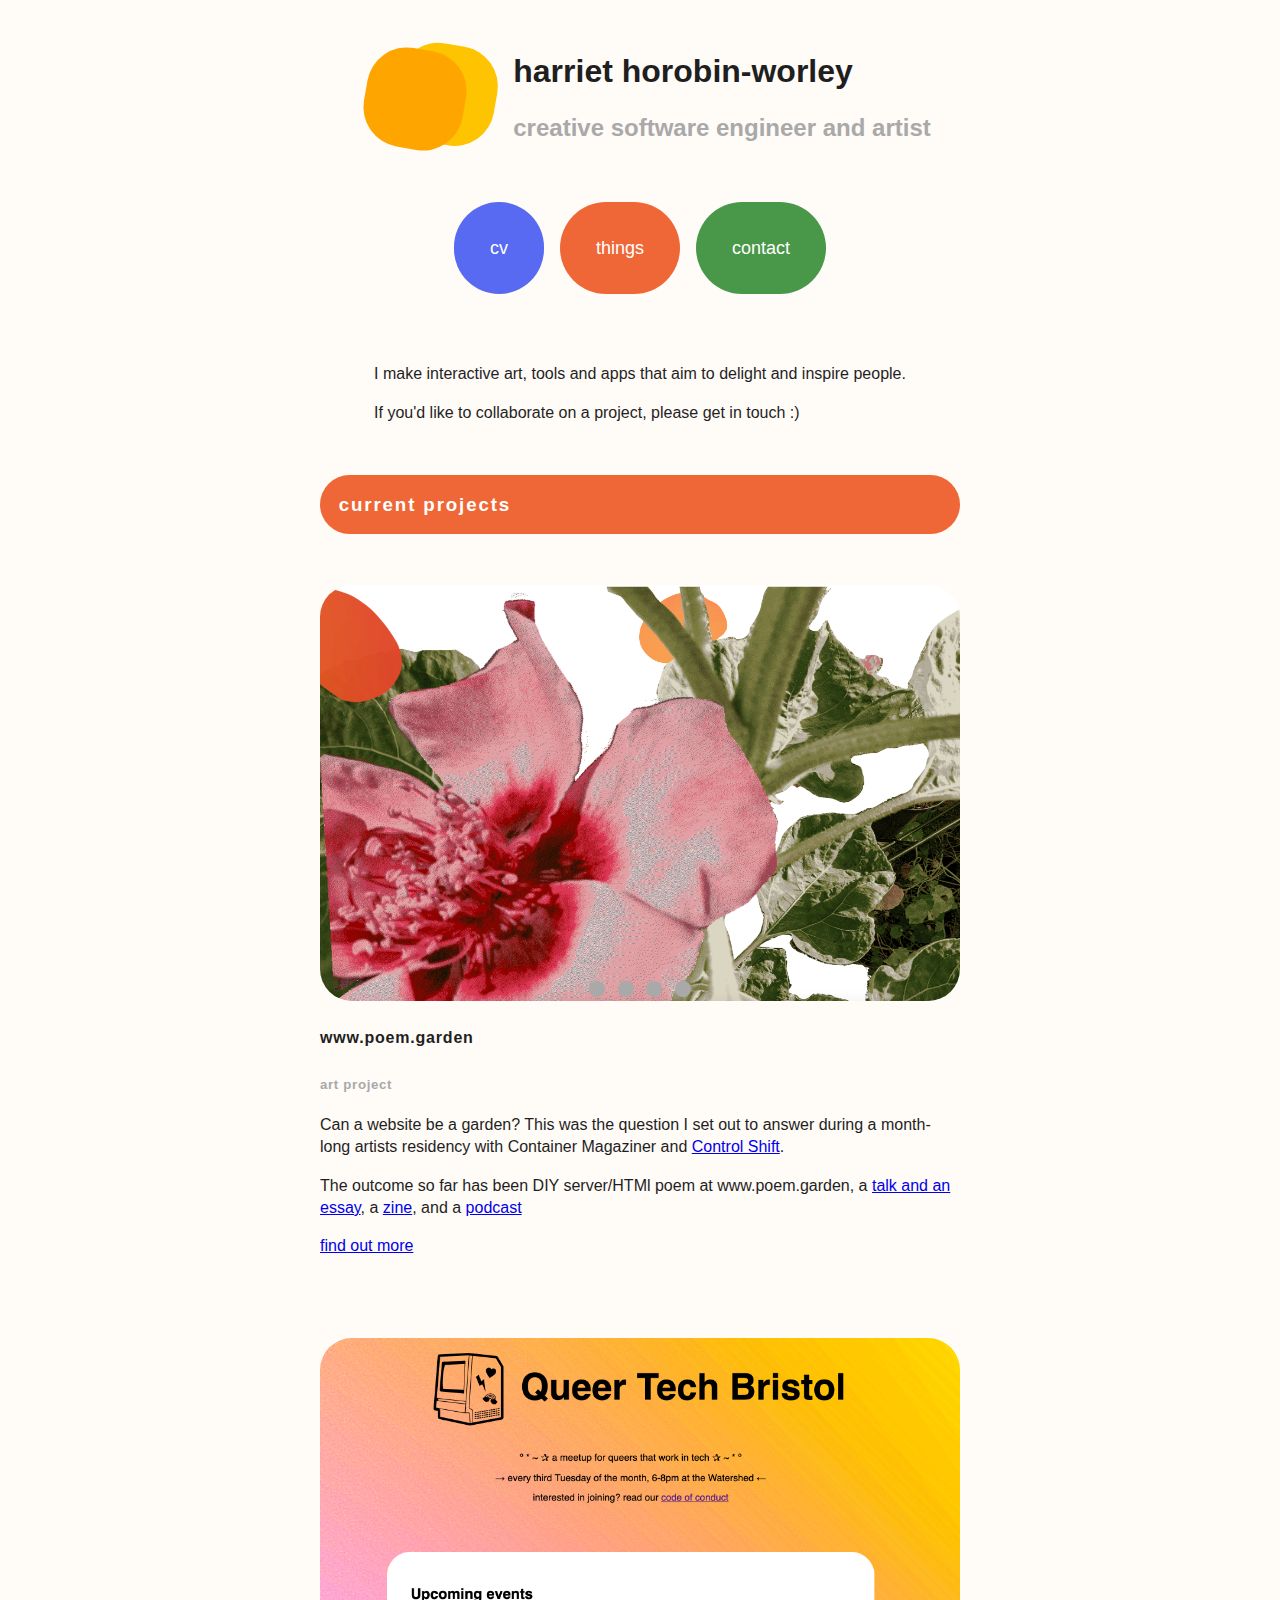
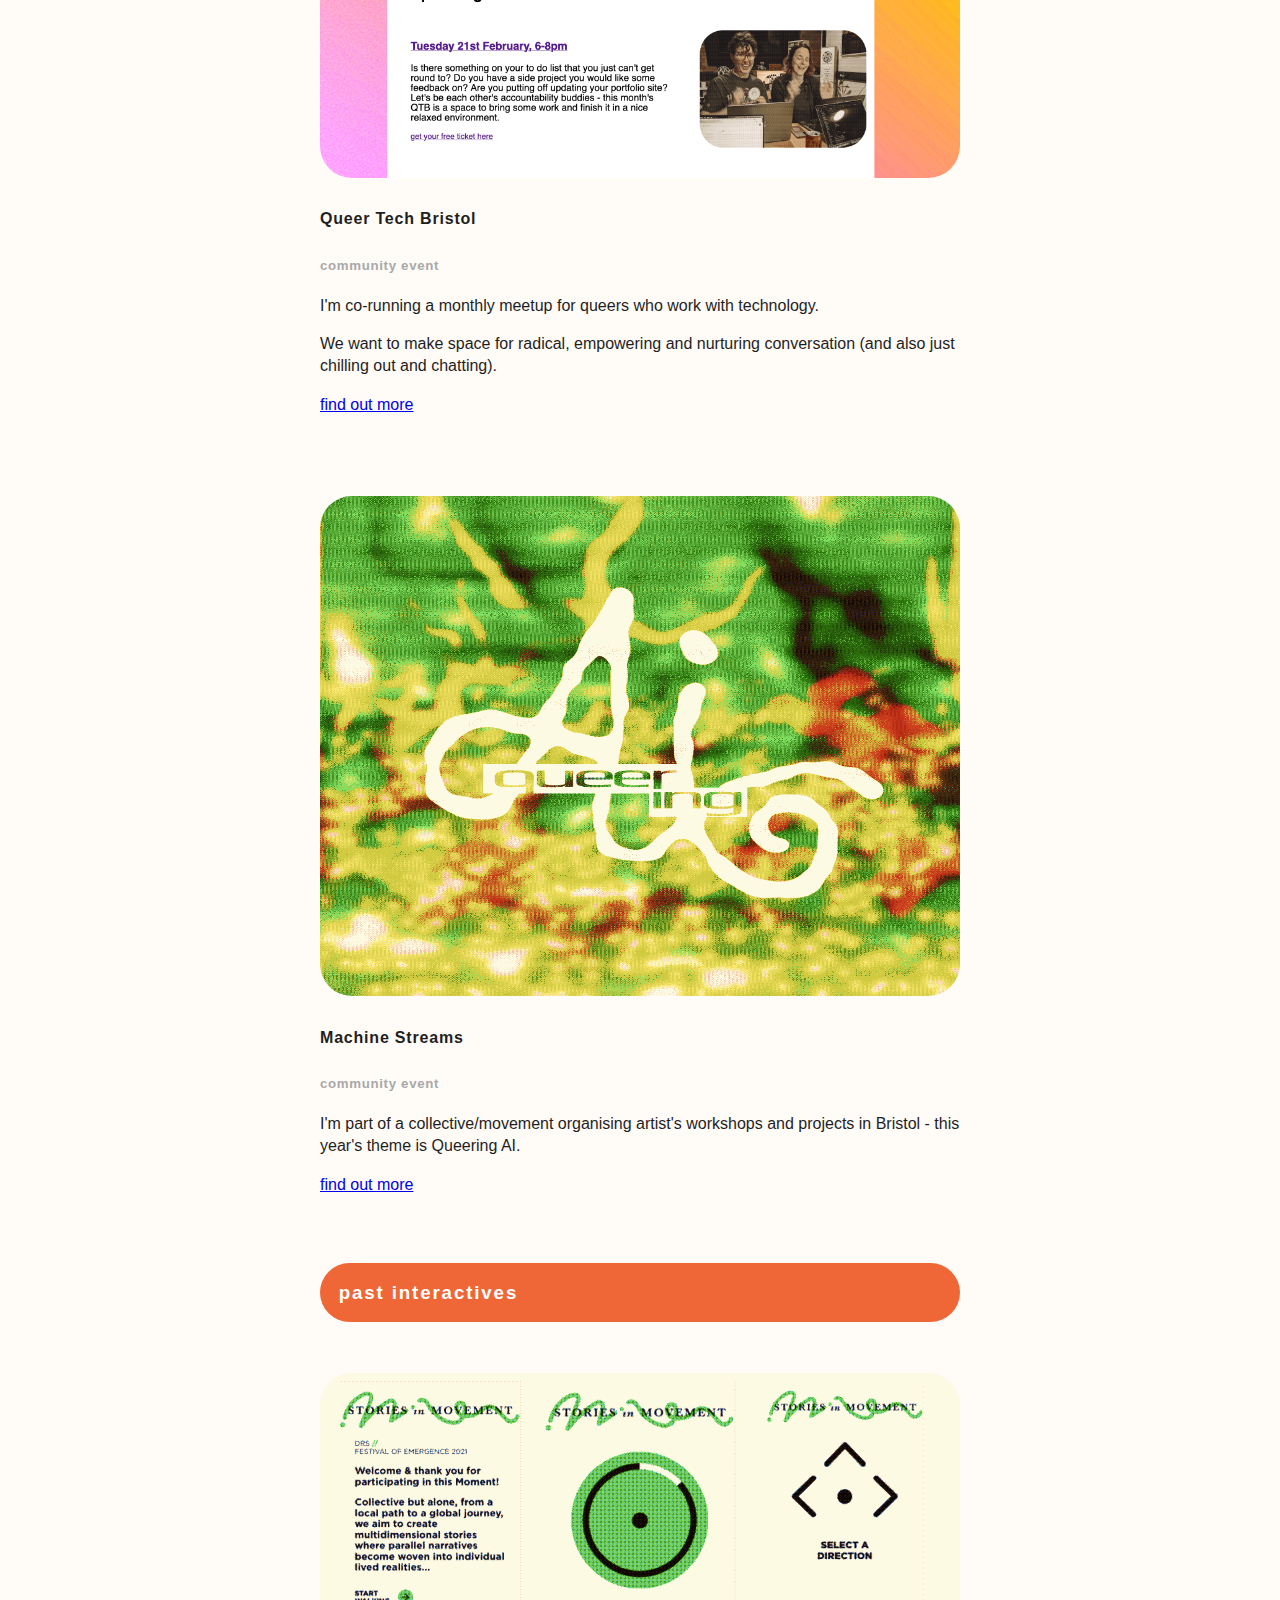
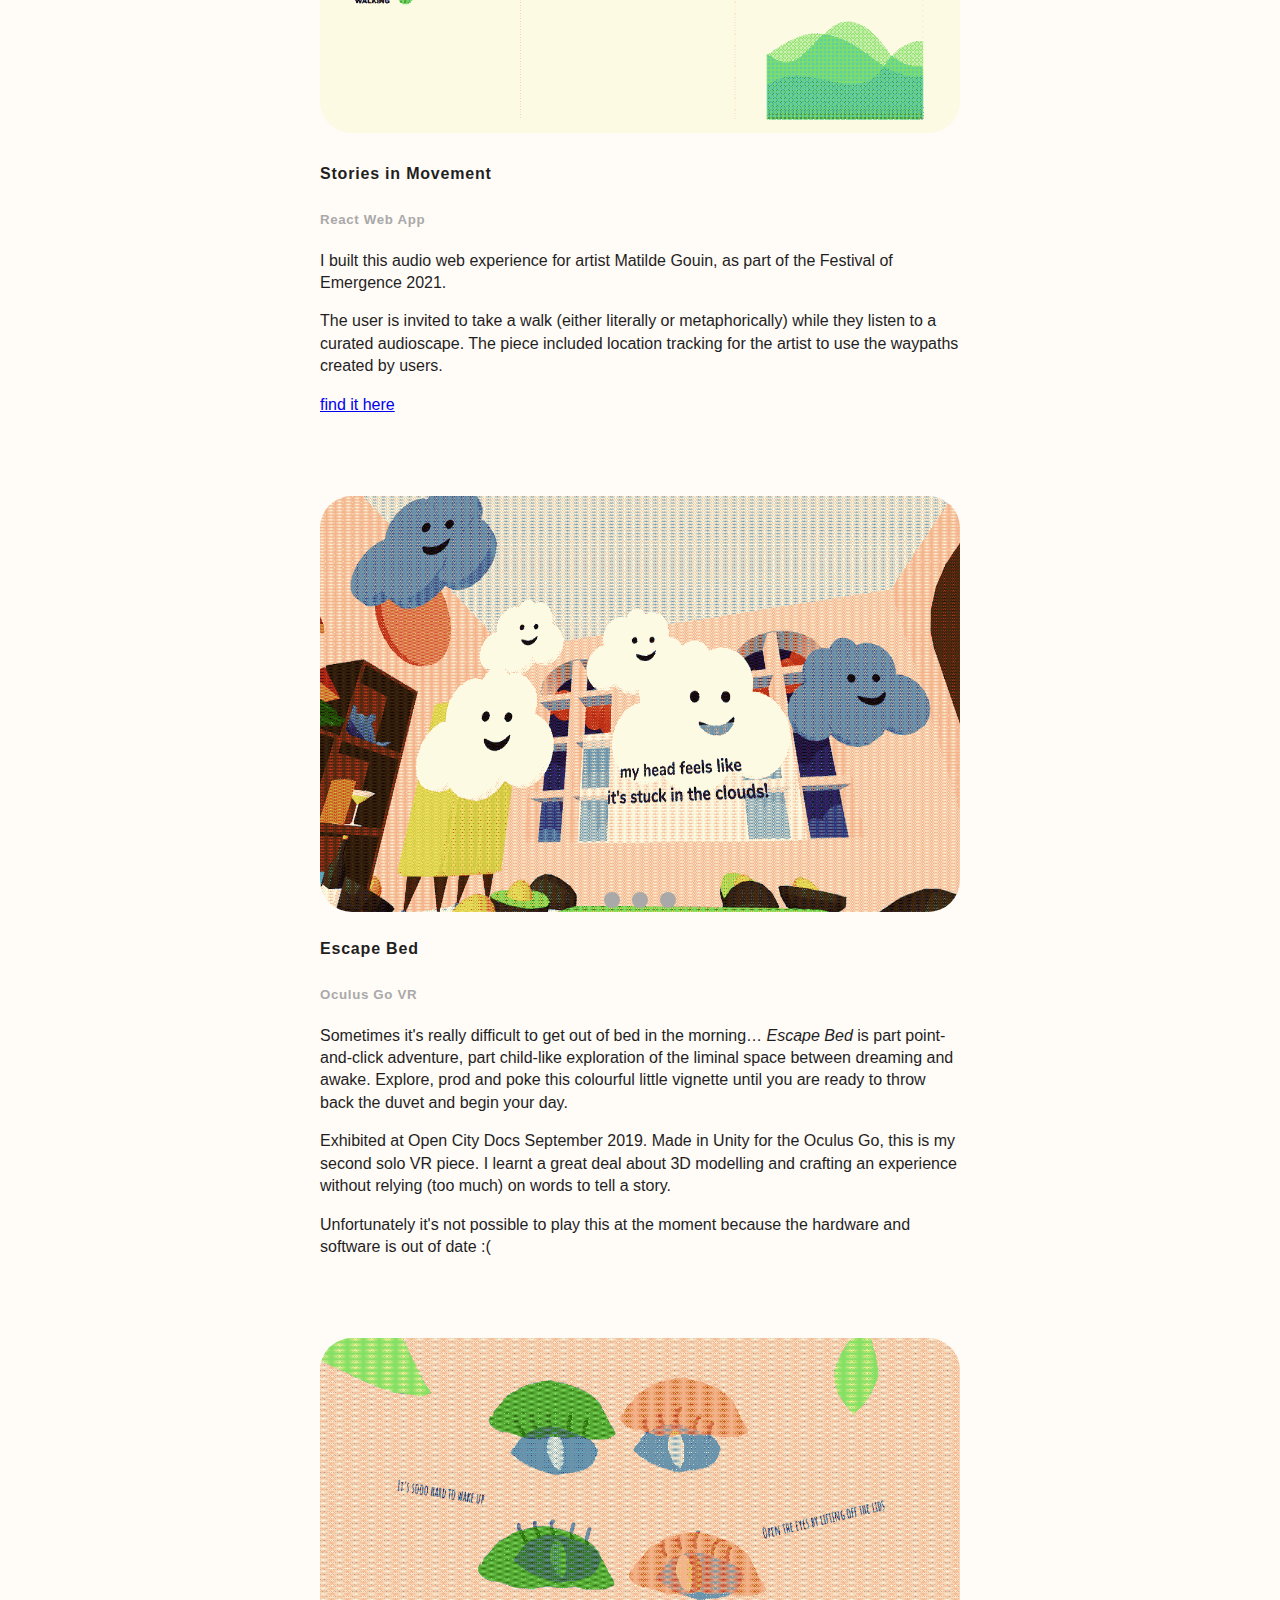
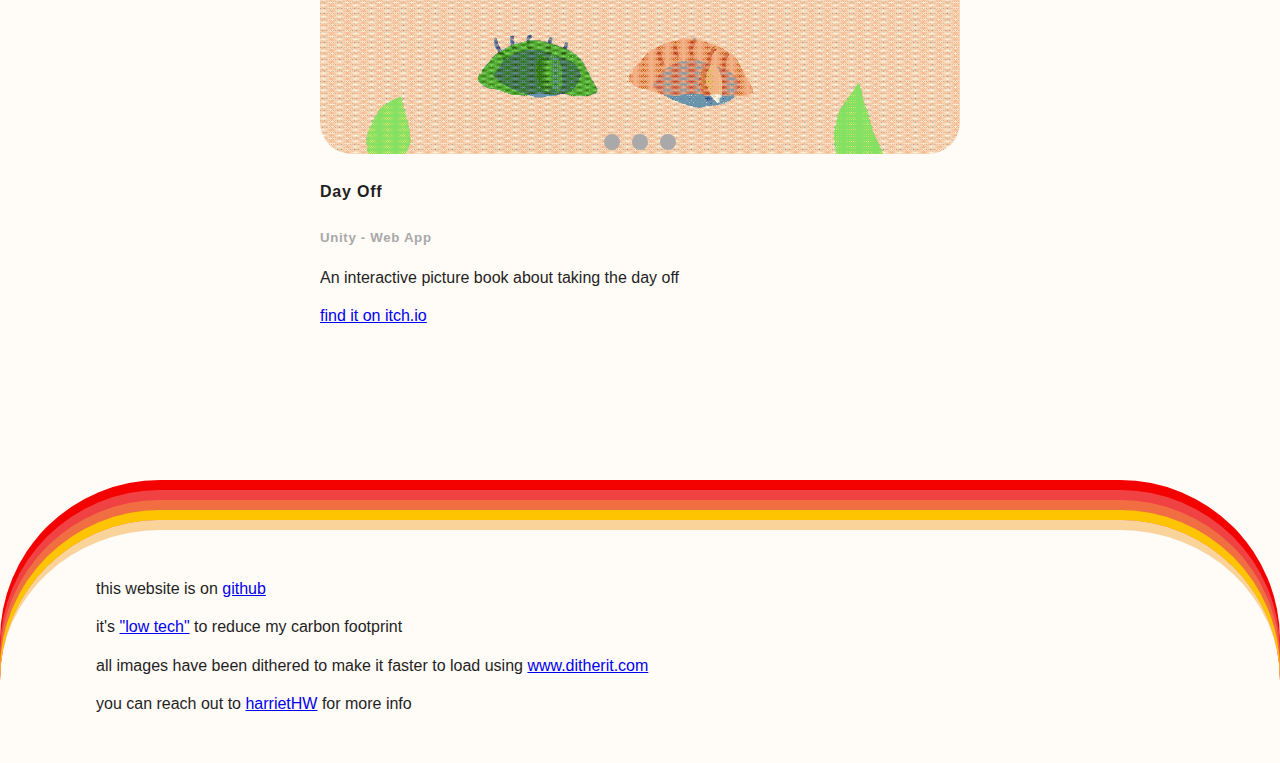
==== commit 485d809a: "add more images for poem.garden" ====
--- a/index.html
+++ b/index.html
@@ -55,7 +55,42 @@
                 <h3 class="things__header">current projects</h3>
                 <ul>
                     <li class="things__item">
-                        <img src="./assets/garden.png" alt="a pixelated close up of a pink rose with green sunflower branches in the background"/>
+                        <section id="carousel__garden" class="carousel" aria-label="Gallery">
+                            <ol class="carousel__viewport">
+                                <li id="garden__slide1"  class="carousel__slide">
+                                    <img alt="a pixelated close up of a pink rose with green sunflower branches in the background" src="./assets/garden.png"/>
+                                    <div class="carousel__snapper"></div>
+                                </li>
+                                <li id="garden__slide2" class="carousel__slide">
+                                    <img alt="a top-down view of a raspberry pi in a handcrafted box, next to a plant and a bit of a QR code on a piece of paper, on a table" src="./assets/garden_1.webp"/>
+                                    <div class="carousel__snapper"></div>
+                                </li>
+                                <li id="garden__slide3" class="carousel__slide">
+                                    <img alt="A a well-lit white room with laptops on a table and plants, showing how my exhibition of the poem garden was setup" src="./assets/garden_2.webp"/>
+                                    <div class="carousel__snapper"></div>
+                                </li>
+                                <li id="garden__slide4" class="carousel__slide">
+                                    <img alt="A top-down view of several zines with the title DIY server" src="./assets/garden_3.webp"/>
+                                    <div class="carousel__snapper"></div>
+                                </li>
+                            </ol>
+                            <aside aria-labelledby="carousel__garden" class="carousel__navigation">
+                                <ol class="carousel__navigation-list">
+                                    <li class="carousel__navigation-item">
+                                        <a href="#garden__slide1" class="carousel__navigation-button">Go to slide 1</a>
+                                    </li>
+                                    <li class="carousel__navigation-item">
+                                        <a href="#garden__slide2" class="carousel__navigation-button">Go to slide 2</a>
+                                    </li>
+                                    <li class="carousel__navigation-item">
+                                        <a href="#garden__slide3" class="carousel__navigation-button">Go to slide 3</a>
+                                    </li>
+                                    <li class="carousel__navigation-item">
+                                        <a href="#garden__slide4" class="carousel__navigation-button">Go to slide 4</a>
+                                    </li>
+                                </ol>
+                            </aside>
+                        </section>
                         <h4>www.poem.garden</h4>
                         <h5>art project</h5>
                         <p>Can a website be a garden? This was the question I set out to answer during a month-long artists residency with Container Magaziner and <a href="https://www.control-shift.network/">Control Shift</a>.</p>
--- a/carousel.css
+++ b/carousel.css
@@ -1,189 +1,192 @@
+@keyframes tonext {
+  75% {
+    left: 0;
+  }
+  95% {
+    left: 100%;
+  }
+  98% {
+    left: 100%;
+  }
+  99% {
+    left: 0;
+  }
+}
 
+@keyframes tostart {
+  75% {
+    left: 0;
+  }
+  95% {
+    left: -300%;
+  }
+  98% {
+    left: -300%;
+  }
+  99% {
+    left: 0;
+  }
+}
 
-@keyframes tonext {
-    75% {
-      left: 0;
-    }
-    95% {
-      left: 100%;
-    }
-    98% {
-      left: 100%;
-    }
-    99% {
-      left: 0;
-    }
-  }
-  
-  @keyframes tostart {
-    75% {
-      left: 0;
-    }
-    95% {
-      left: -300%;
-    }
-    98% {
-      left: -300%;
-    }
-    99% {
-      left: 0;
-    }
-  }
-  
-  @keyframes snap {
-    96% {
-      scroll-snap-align: center;
-    }
-    97% {
-      scroll-snap-align: none;
-    }
-    99% {
-      scroll-snap-align: none;
-    }
-    100% {
-      scroll-snap-align: center;
-    }
-  }
-  
-  
-  * {
-    box-sizing: border-box;
-    scrollbar-color: transparent transparent; /* thumb and track color */
-    scrollbar-width: 0px;
-  }
-  
-  *::-webkit-scrollbar {
-    width: 0;
-  }
-  
-  *::-webkit-scrollbar-track {
-    background: transparent;
-  }
-  
-  *::-webkit-scrollbar-thumb {
-    background: transparent;
-    border: none;
-  }
-  
-  * {
-    -ms-overflow-style: none;
-  }
-  
-  ol, li {
-    list-style: none;
-    margin: 0;
-    padding: 0;
-  }
-  
-  .carousel {
-    position: relative;
-    padding-top: 75%;
-    perspective: 100px;
-  }
-  
-  .carousel__viewport {
-    position: absolute;
-    top: 0;
-    right: 0;
-    bottom: 0;
-    left: 0;
-    display: flex;
-    overflow-x: scroll;
-    counter-reset: item;
-    scroll-behavior: smooth;
-    scroll-snap-type: x mandatory;
-  }
-  
-  .carousel__slide {
-    position: relative;
-    flex: 0 0 100%;
-    width: 100%;
-    counter-increment: item;
-  }
-  
-  .carousel__slide:before {
-    position: absolute;
-    top: 50%;
-    left: 50%;
-    transform: translate3d(-50%,-40%,70px);
-    color: #fff;
-    font-size: 2em;
-  }
-  
-  .carousel__snapper {
-    position: absolute;
-    top: 0;
-    left: 0;
-    width: 100%;
-    height: 100%;
+@keyframes snap {
+  96% {
     scroll-snap-align: center;
   }
-  
-  @media (hover: hover) {
-    .carousel__snapper {
-      animation-name: tonext, snap;
-      animation-timing-function: ease;
-      animation-duration: 8s;
-      animation-iteration-count: infinite;
-    }
-  
-    .carousel__slide:last-child .carousel__snapper {
-      animation-name: tostart, snap;
-    }
+  97% {
+    scroll-snap-align: none;
   }
-  
-  @media (prefers-reduced-motion: reduce) {
-    .carousel__snapper {
-      animation-name: none;
-    }
+  99% {
+    scroll-snap-align: none;
+  }
+  100% {
+    scroll-snap-align: center;
+  }
+}
+
+* {
+  box-sizing: border-box;
+  scrollbar-color: transparent transparent; /* thumb and track color */
+  scrollbar-width: 0px;
+}
+
+*::-webkit-scrollbar {
+  width: 0;
+}
+
+*::-webkit-scrollbar-track {
+  background: transparent;
+}
+
+*::-webkit-scrollbar-thumb {
+  background: transparent;
+  border: none;
+}
+
+* {
+  -ms-overflow-style: none;
+}
+
+ol,
+li {
+  list-style: none;
+  margin: 0;
+  padding: 0;
+}
+
+.carousel {
+  position: relative;
+  padding-top: 65%;
+  perspective: 100px;
+}
+
+.carousel__viewport {
+  position: absolute;
+  top: 0;
+  right: 0;
+  bottom: 0;
+  left: 0;
+  display: flex;
+  overflow-x: scroll;
+  counter-reset: item;
+  scroll-behavior: smooth;
+  scroll-snap-type: x mandatory;
+}
+
+.carousel__slide {
+  position: relative;
+  flex: 0 0 100%;
+  width: 100%;
+  counter-increment: item;
+}
+
+.carousel__slide:before {
+  position: absolute;
+  top: 50%;
+  left: 50%;
+  transform: translate3d(-50%, -40%, 70px);
+  color: #fff;
+  font-size: 2em;
+}
+
+.carousel__snapper {
+  position: absolute;
+  top: 0;
+  left: 0;
+  width: 100%;
+  height: 100%;
+  scroll-snap-align: center;
+}
+
+@media (hover: hover) {
+  .carousel__snapper {
+    animation-name: tonext, snap;
+    animation-timing-function: ease;
+    animation-duration: 8s;
+    animation-iteration-count: infinite;
   }
 
-  .carousel__navigation {
-    position: absolute;
-    right: 0;
-    bottom: 0;
-    left: 0;
-    text-align: center;
+  .carousel__slide:last-child .carousel__snapper {
+    animation-iteration-count: 1;
   }
-  
-  .carousel__navigation-list,
-  .carousel__navigation-item {
-    display: inline-block;
+}
+
+@media (prefers-reduced-motion: reduce) {
+  .carousel__snapper {
+    animation-name: none;
   }
-  
-  .carousel__navigation-button {
-    display: inline-block;
-    width: 1.5rem;
-    height: 1.5rem;
-    background-color: darkgrey;
-    background-clip: content-box;
-    border: 0.25rem solid transparent;
-    border-radius: 50%;
-    font-size: 0;
-    transition: transform 0.1s;
-  }
-  
-  .carousel::before,
-  .carousel::after,
-  .carousel__prev,
-  .carousel__next {
-    position: absolute;
-    top: 0;
-    margin-top: 37.5%;
-    width: 4rem;
-    height: 4rem;
-    transform: translateY(-50%);
-    border-radius: 50%;
-    font-size: 0;
-    outline: 0;
-  }
-  
-  .carousel::before,
-  .carousel__prev {
-    left: -1rem;
-  }
-  
-  .carousel::after,
-  .carousel__next {
-    right: -1rem;
-  }+}
+
+.carousel:hover .carousel__snapper,
+.carousel:focus-within .carousel__snapper {
+  animation-name: none;
+}
+
+.carousel__navigation {
+  position: absolute;
+  right: 0;
+  bottom: 0;
+  left: 0;
+  text-align: center;
+}
+
+.carousel__navigation-list,
+.carousel__navigation-item {
+  display: inline-block;
+}
+
+.carousel__navigation-button {
+  display: inline-block;
+  width: 1.5rem;
+  height: 1.5rem;
+  background-color: darkgrey;
+  background-clip: content-box;
+  border: 0.25rem solid transparent;
+  border-radius: 50%;
+  font-size: 0;
+  transition: transform 0.1s;
+}
+
+.carousel::before,
+.carousel::after,
+.carousel__prev,
+.carousel__next {
+  position: absolute;
+  top: 0;
+  margin-top: 37.5%;
+  width: 4rem;
+  height: 4rem;
+  transform: translateY(-50%);
+  border-radius: 50%;
+  font-size: 0;
+  outline: 0;
+}
+
+.carousel::before,
+.carousel__prev {
+  left: -1rem;
+}
+
+.carousel::after,
+.carousel__next {
+  right: -1rem;
+}
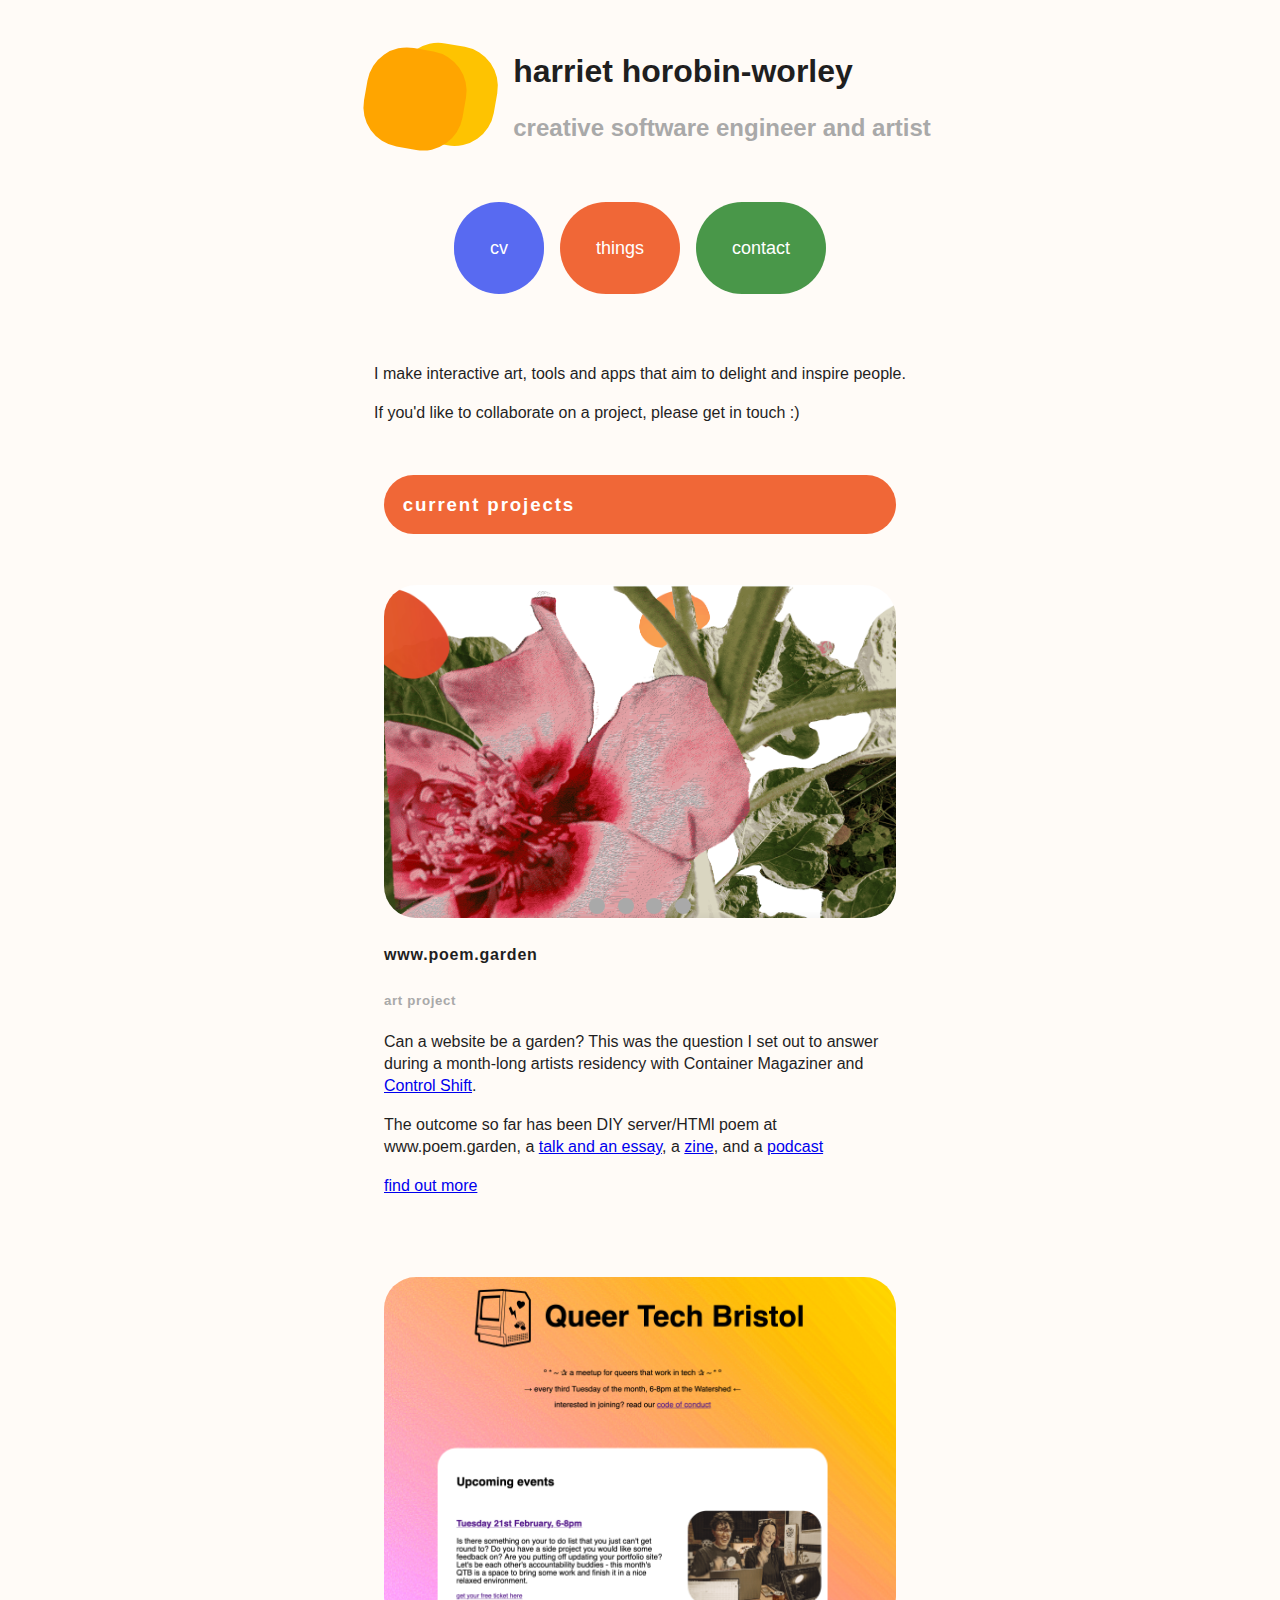
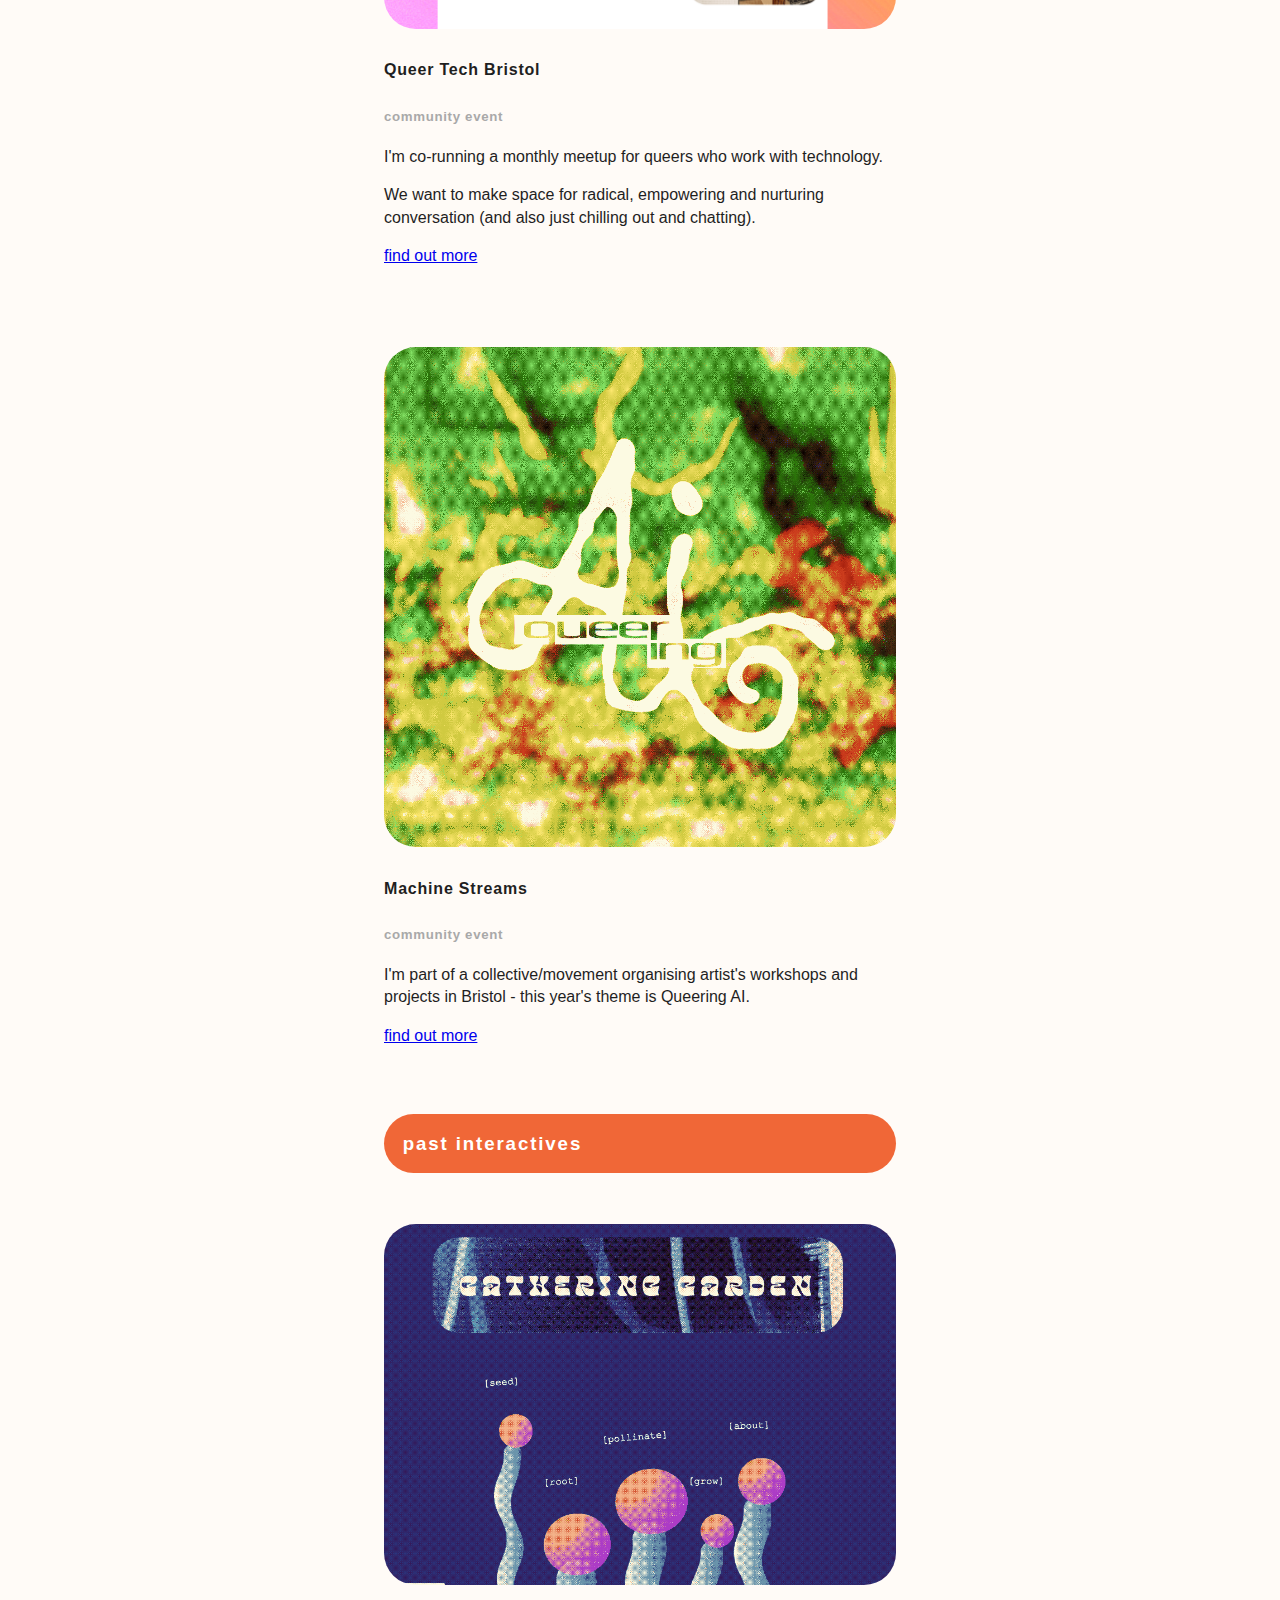
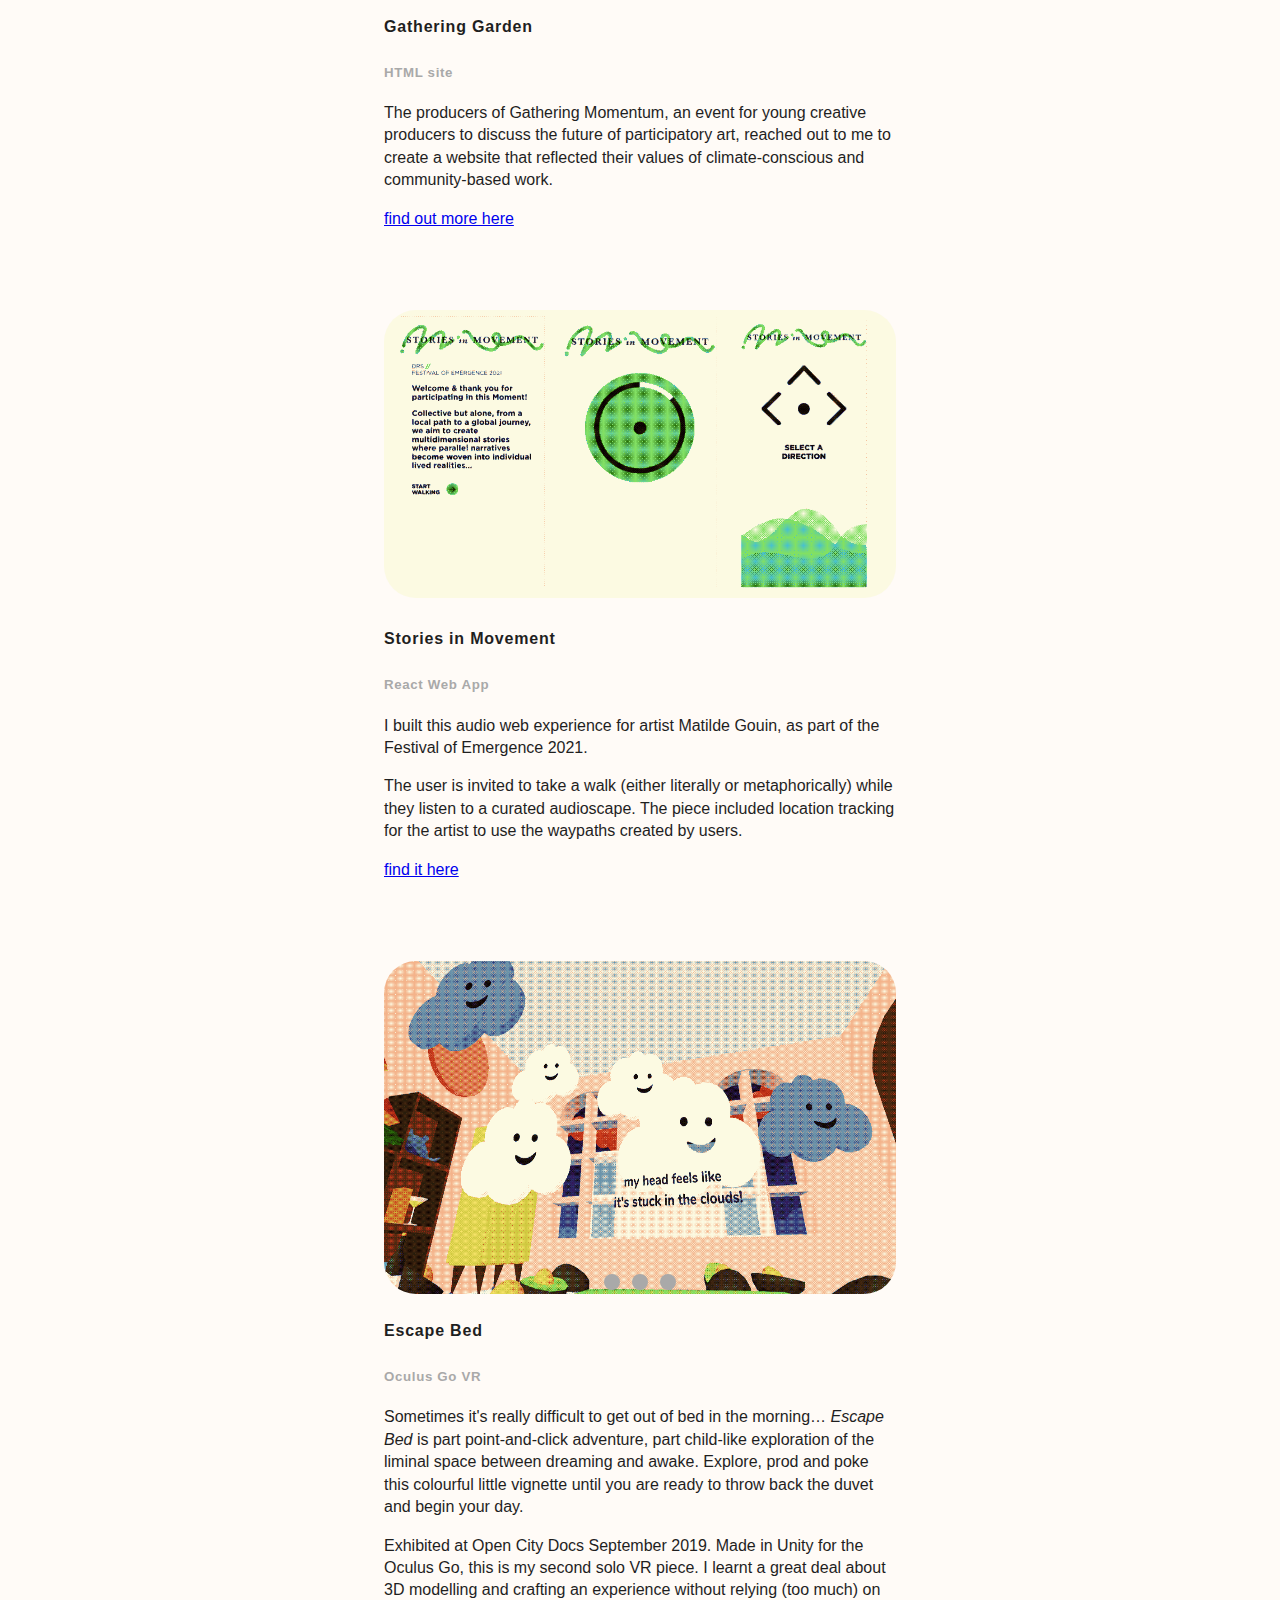
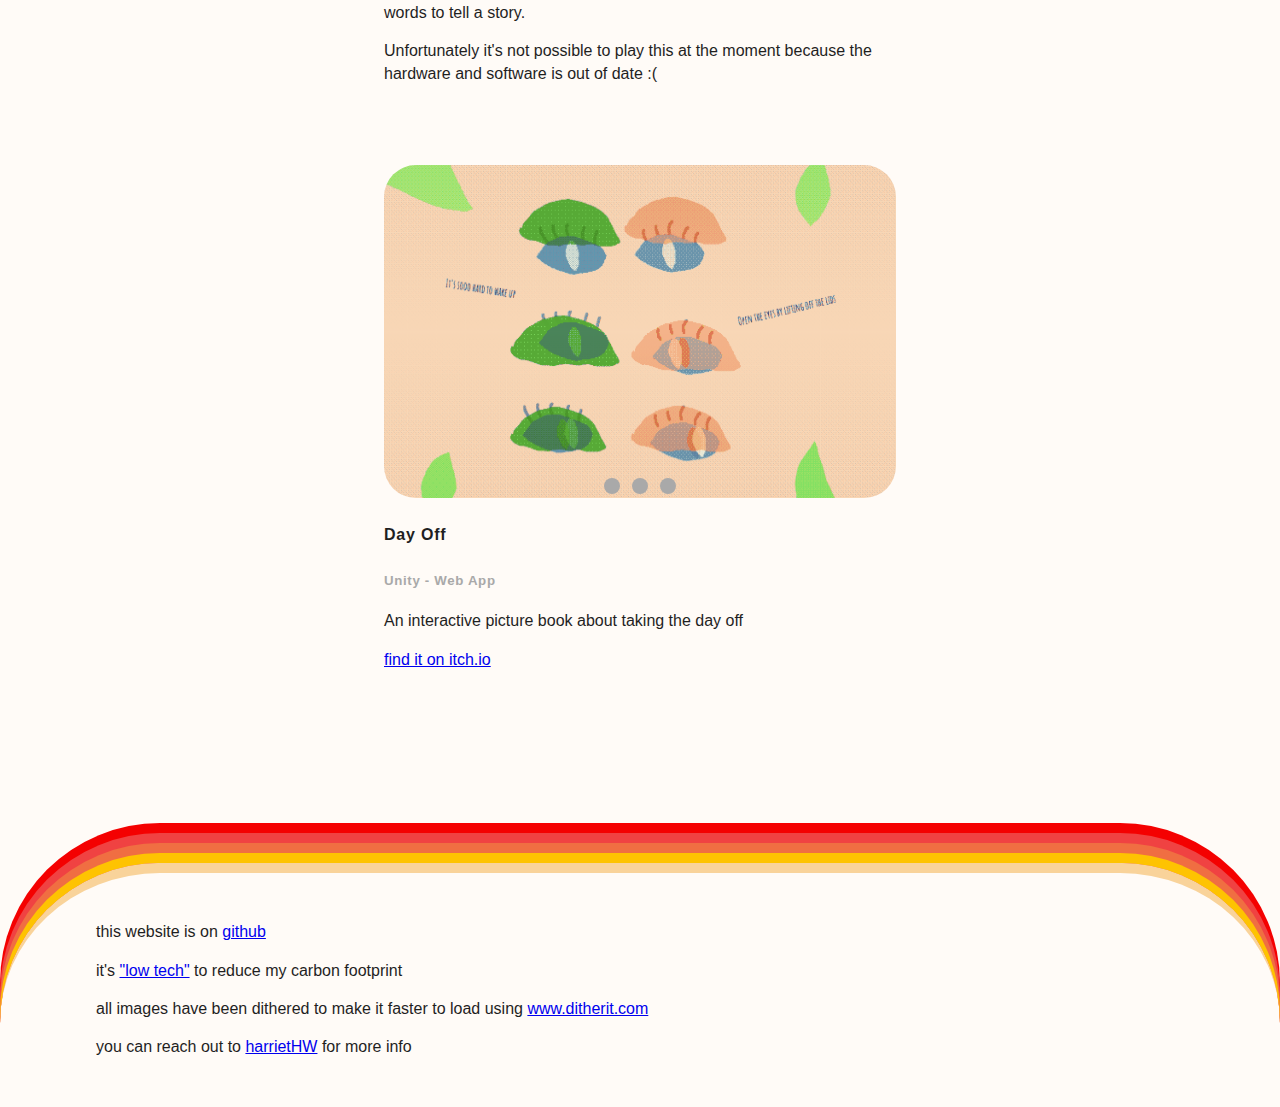
==== commit 6b4a217a: "add gathering garden project" ====
--- a/index.html
+++ b/index.html
@@ -123,6 +123,15 @@
                     <h3 class="things__header">past interactives</h3>
                     <ul>
                         <li class="things__item">
+                            <img src="./assets/gathering.webp" alt="three screenshots showing text, a circle and then direction arrows, with the title 'Stories in Movement' and green accents." >
+                            <h4>Gathering Garden</h4>
+                            <h5>HTML site</h5>
+                            <p>The producers of Gathering Momentum, an event for young creative producers to discuss the future of participatory art, reached out to me to create a website that reflected their values of climate-conscious and community-based work.</p>
+                            <p>
+                                <a href="https://gatheringgarden.co.uk/">find out more here</a>
+                            </p>
+                        </li>
+                        <li class="things__item">
                             <img src="./assets/stories.png" alt="three screenshots showing text, a circle and then direction arrows, with the title 'Stories in Movement' and green accents." >
                             <h4>Stories in Movement</h4>
                             <h5>React Web App</h5>
--- a/style.css
+++ b/style.css
@@ -314,7 +314,7 @@
   }
 
   section {
-    min-width: 40vw;
-    max-width: 50vw;
-  }
-}
+    min-width: 30vw;
+    max-width: 40vw;
+  }
+}
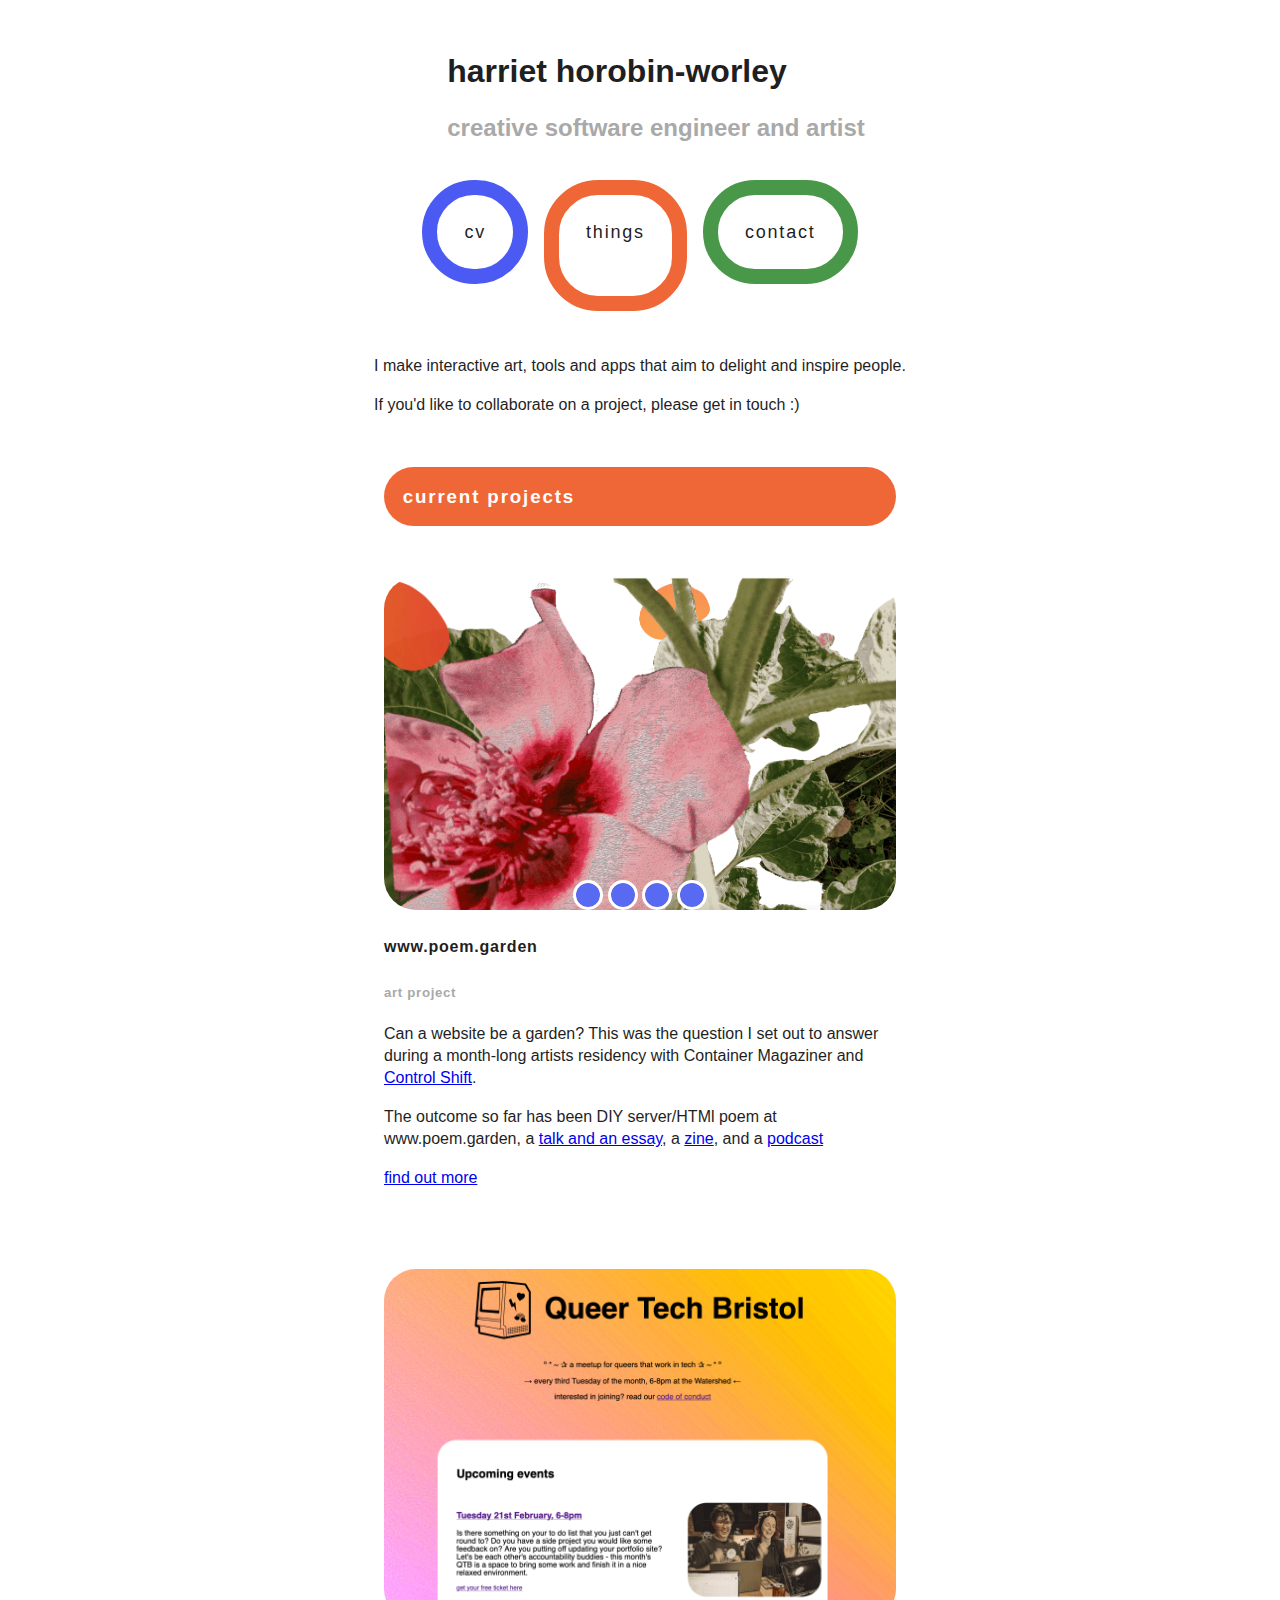
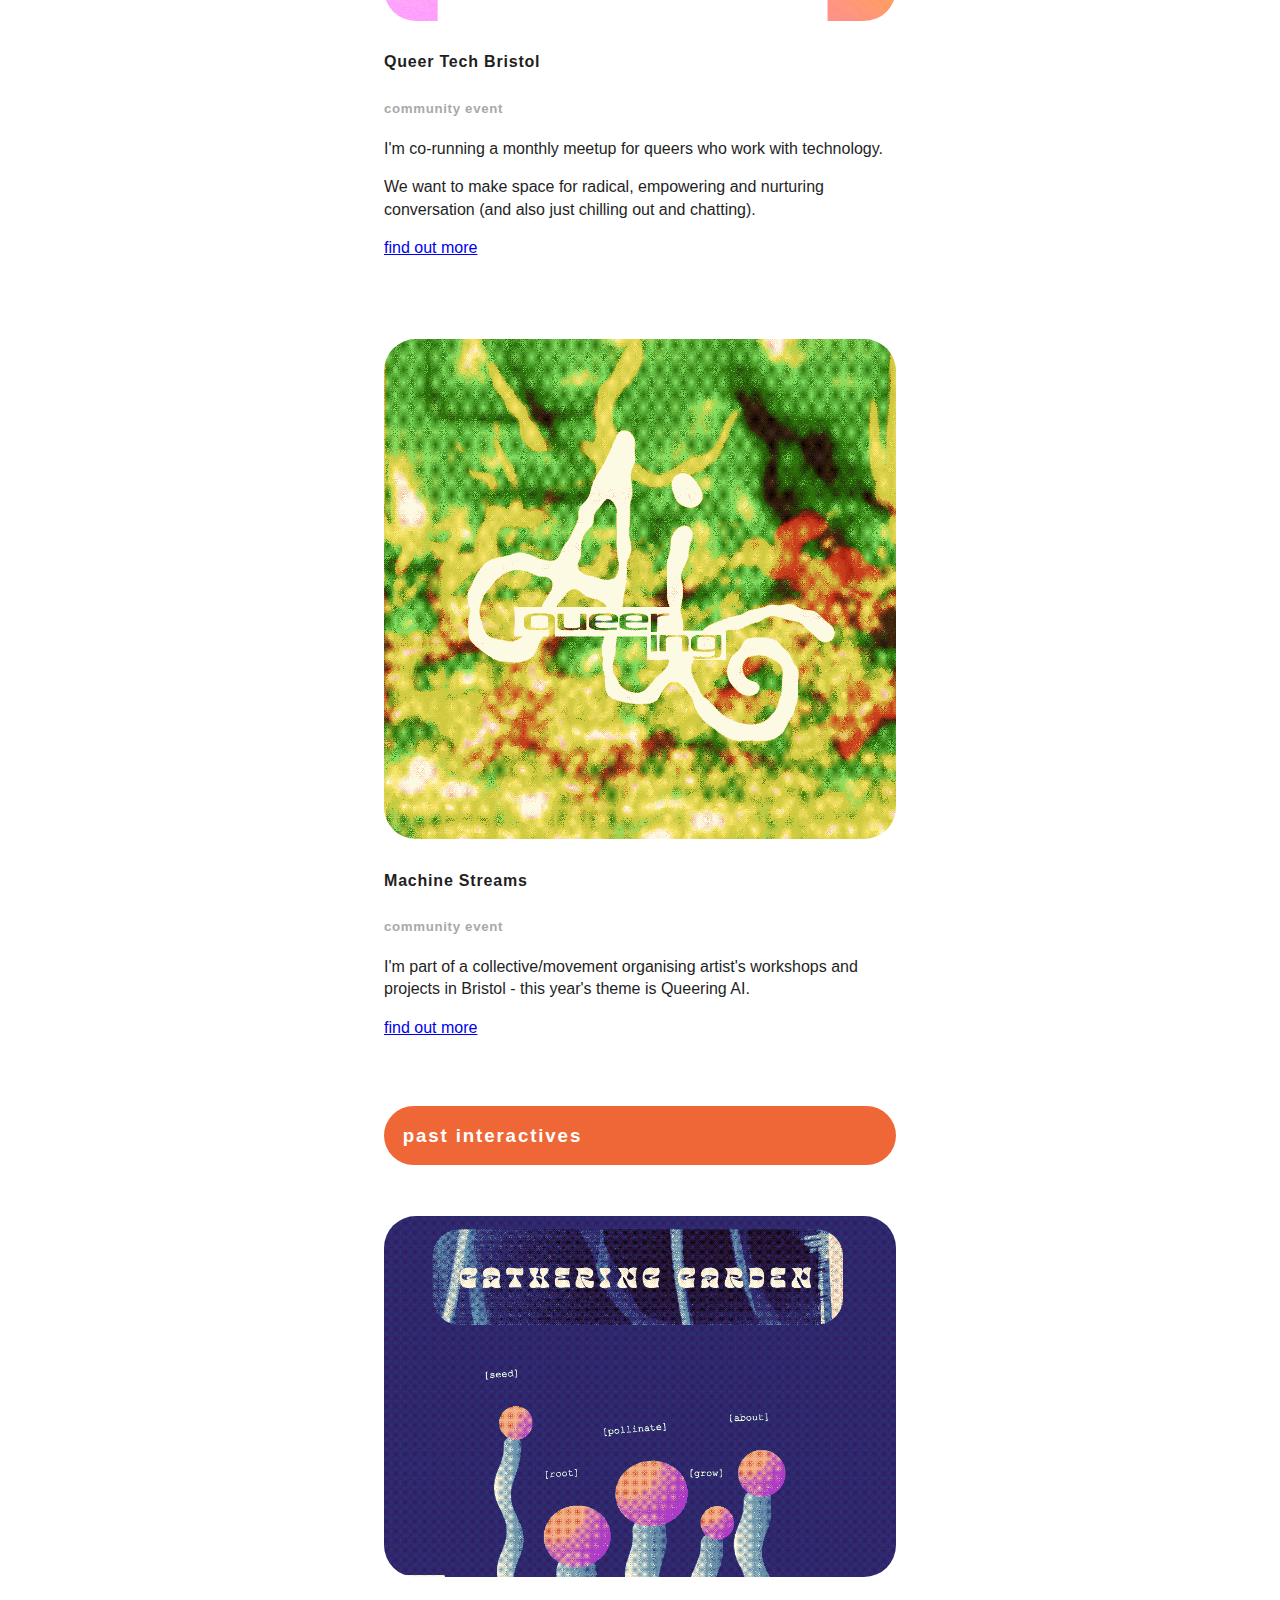
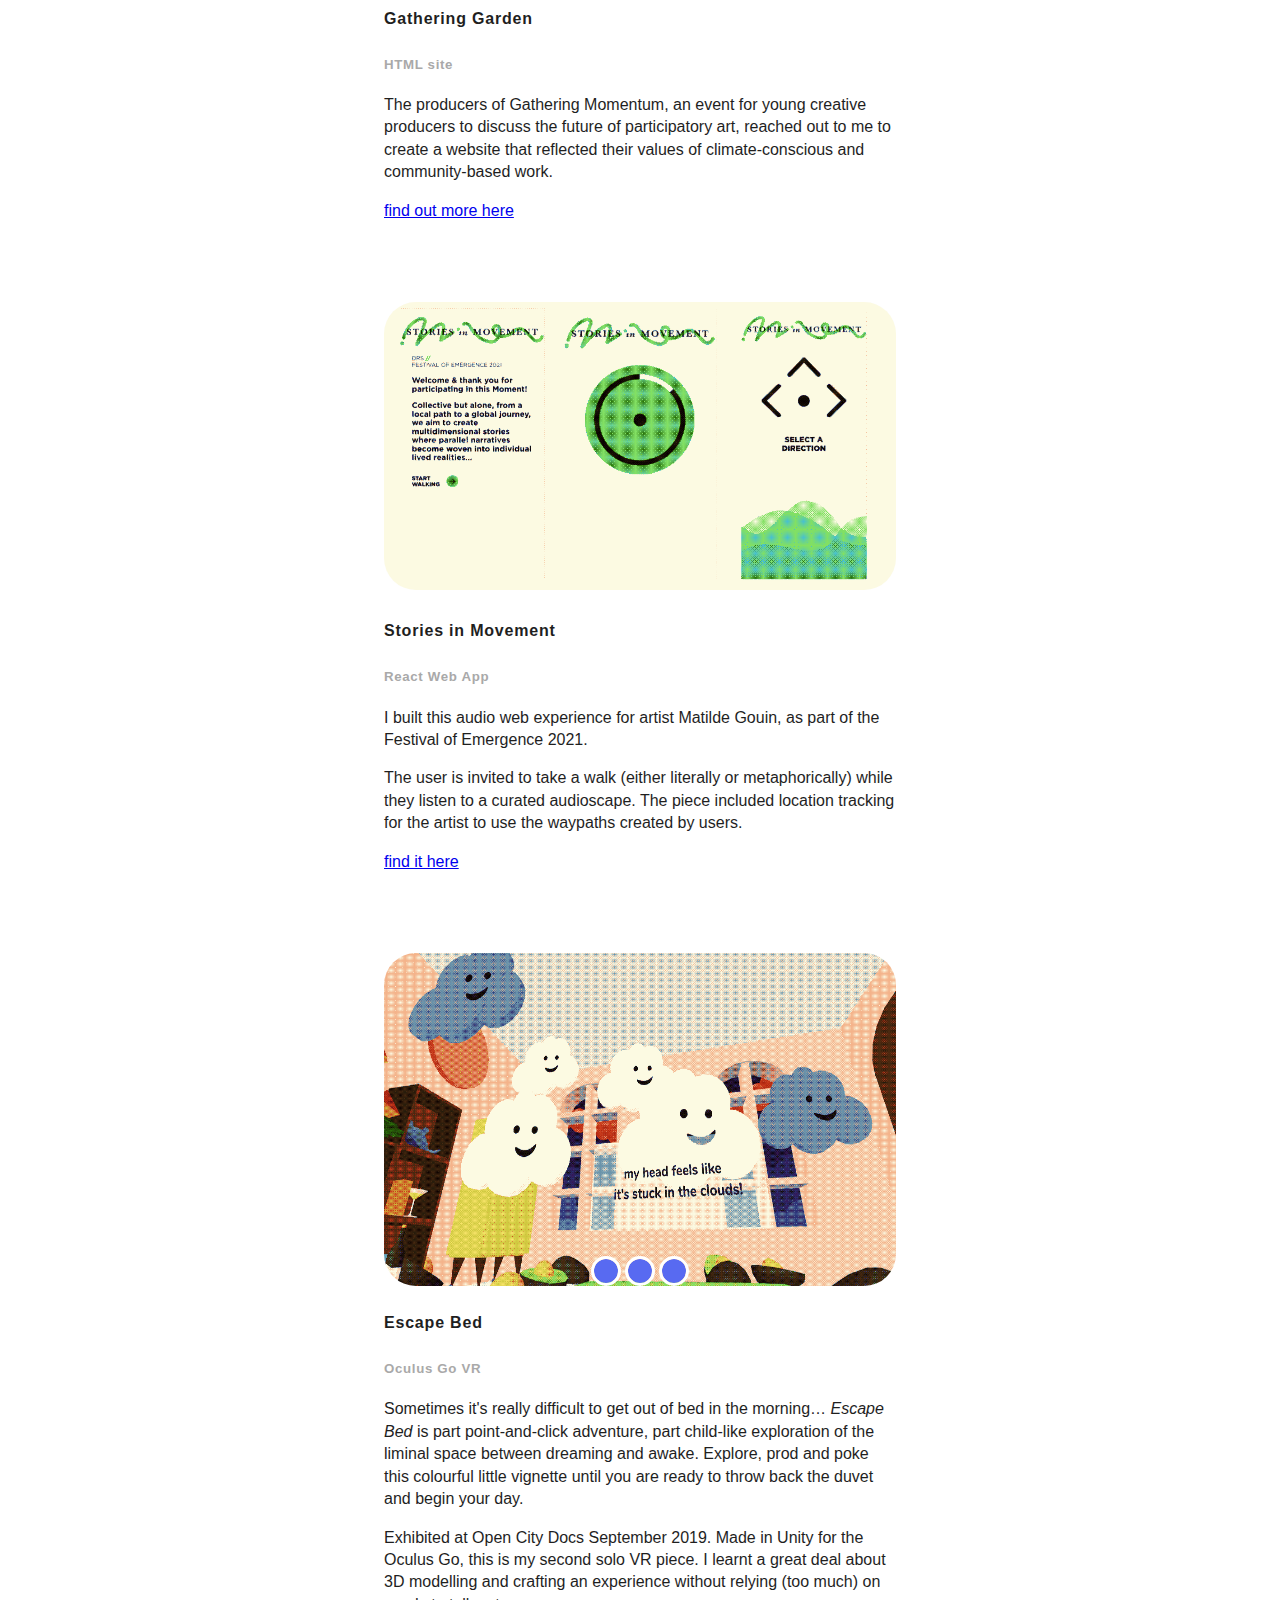
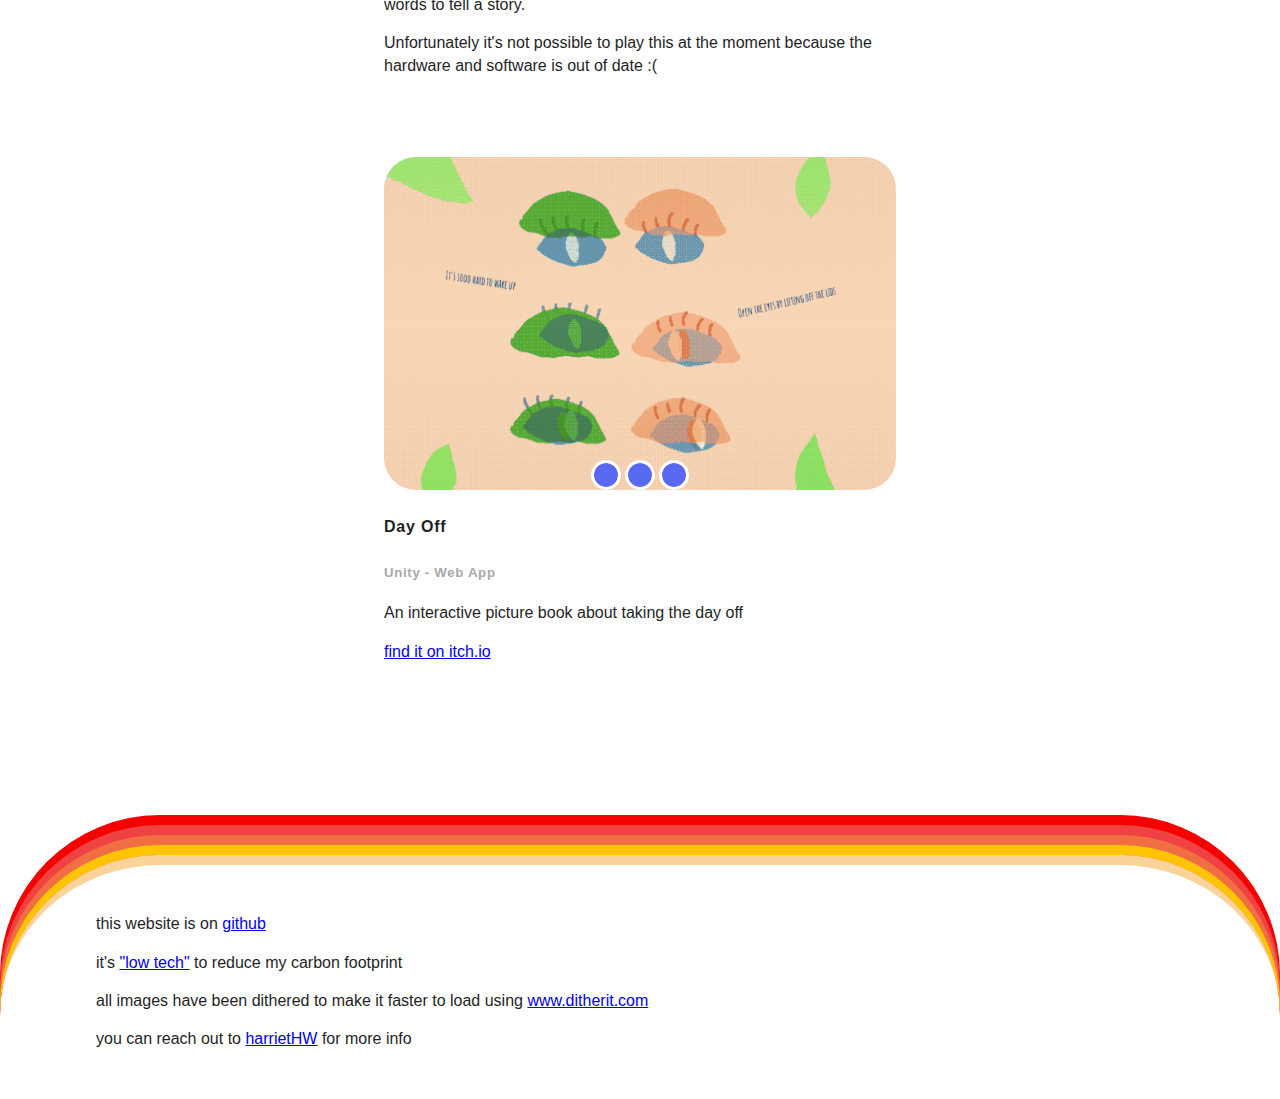
==== commit edf3a3ba: "redesign nav" ====
--- a/index.html
+++ b/index.html
@@ -27,7 +27,6 @@
     </head>
     <body>
         <header>
-            <div class="header__logo"></div>
             <div class="header__title">
                 <h1>harriet horobin-worley</h1>
                 <h2>creative software engineer and artist</h2>
@@ -39,7 +38,7 @@
                     <a href="./cv.html" class="nav--blue">cv</a>
                 </li>
                 <li>
-                    <a href="./index.html" class="nav--orange">things</a>
+                    <a href="./index.html" class="nav--orange nav--selected">things</a>
                 </li>
                 <li>
                     <a href="./contact.html" class="nav--green">contact</a>
--- a/style.css
+++ b/style.css
@@ -1,6 +1,6 @@
 :root {
   --logo: orange;
-  --cv: #586af1;
+  --cv: #4a5af2;
   --things: rgba(239, 94, 42, 0.941);
   --contact: rgb(73, 151, 73);
   --pink: #eb8dd6;
@@ -11,7 +11,7 @@
 }
 
 body {
-  background-color: #fffbf7;
+  background-color: var(--white);
   color: var(--text);
   font-family: Sans-Serif;
   margin: 2em;
@@ -131,14 +131,14 @@
 }
 
 .header__logo {
-  width: 100px;
-  height: 100px;
-  background: var(--logo);
+  width: 75px;
+  height: 75px;
+  border: var(--logo) solid 20px;
   border-radius: 40%;
   margin: 1em;
   transform: rotate(10deg);
   transition: all 3s ease-in-out 0.3s;
-  box-shadow: 30px -10px 0 0px hsl(46, 99%, 50%);
+  box-shadow: 20px 0px 0 0px hsl(46, 99%, 50%);
 }
 
 .header__logo:hover {
@@ -153,7 +153,7 @@
 
 h2 {
   margin: 1em 0 1em 0;
-  color: darkgrey;
+  color: #a9a9a9;
 }
 
 h3 {
@@ -186,8 +186,8 @@
   display: flex;
   flex-direction: row;
   justify-content: center;
-  margin-top: 3em;
-  margin-bottom: 3em;
+  margin-top: 2em;
+  margin-bottom: 3.5em;
 }
 
 nav a {
@@ -204,25 +204,35 @@
 }
 
 nav a {
-  padding: 2em;
-  border-radius: 4em;
-  color: white;
+  padding: 1.5em;
+  border-radius: 3em;
+  color: var(--text);
   font-size: large;
+  letter-spacing: 0.1em;
 }
 
 nav a:hover {
   background: none;
+  padding-bottom: 3em;
   color: var(--text);
 }
 
+.nav--selected {
+  padding-bottom: 3em;
+}
+
 .nav--blue {
-  background: var(--cv);
+  /* background: var(--cv); */
+  border: var(--cv) solid 15px;
+  border-color: var(--cv);
 }
 .nav--orange {
-  background: var(--things);
+  border: var(--things) solid 15px;
+  border-color: var(--things);
 }
 .nav--green {
-  background: var(--contact);
+  border: var(--contact) solid 15px;
+  border-color: var(--contact);
 }
 
 ol {
--- a/carousel.css
+++ b/carousel.css
@@ -43,29 +43,6 @@
   }
 }
 
-* {
-  box-sizing: border-box;
-  scrollbar-color: transparent transparent; /* thumb and track color */
-  scrollbar-width: 0px;
-}
-
-*::-webkit-scrollbar {
-  width: 0;
-}
-
-*::-webkit-scrollbar-track {
-  background: transparent;
-}
-
-*::-webkit-scrollbar-thumb {
-  background: transparent;
-  border: none;
-}
-
-* {
-  -ms-overflow-style: none;
-}
-
 ol,
 li {
   list-style: none;
@@ -77,6 +54,22 @@
   position: relative;
   padding-top: 65%;
   perspective: 100px;
+  scroll-behavior: smooth;
+  box-sizing: border-box;
+  scrollbar-color: transparent transparent;
+  scrollbar-width: 0px;
+  *::-webkit-scrollbar {
+    width: 0;
+  }
+
+  ::-webkit-scrollbar-track {
+    background: transparent;
+  }
+
+  ::-webkit-scrollbar-thumb {
+    background: transparent;
+    border: none;
+  }
 }
 
 .carousel__viewport {
@@ -97,6 +90,7 @@
   flex: 0 0 100%;
   width: 100%;
   counter-increment: item;
+  scroll-behavior: smooth;
 }
 
 .carousel__slide:before {
@@ -115,19 +109,6 @@
   width: 100%;
   height: 100%;
   scroll-snap-align: center;
-}
-
-@media (hover: hover) {
-  .carousel__snapper {
-    animation-name: tonext, snap;
-    animation-timing-function: ease;
-    animation-duration: 8s;
-    animation-iteration-count: infinite;
-  }
-
-  .carousel__slide:last-child .carousel__snapper {
-    animation-iteration-count: 1;
-  }
 }
 
 @media (prefers-reduced-motion: reduce) {
@@ -158,9 +139,9 @@
   display: inline-block;
   width: 1.5rem;
   height: 1.5rem;
-  background-color: darkgrey;
+  background-color: #586af1;
   background-clip: content-box;
-  border: 0.25rem solid transparent;
+  border: 0.2rem solid white;
   border-radius: 50%;
   font-size: 0;
   transition: transform 0.1s;
